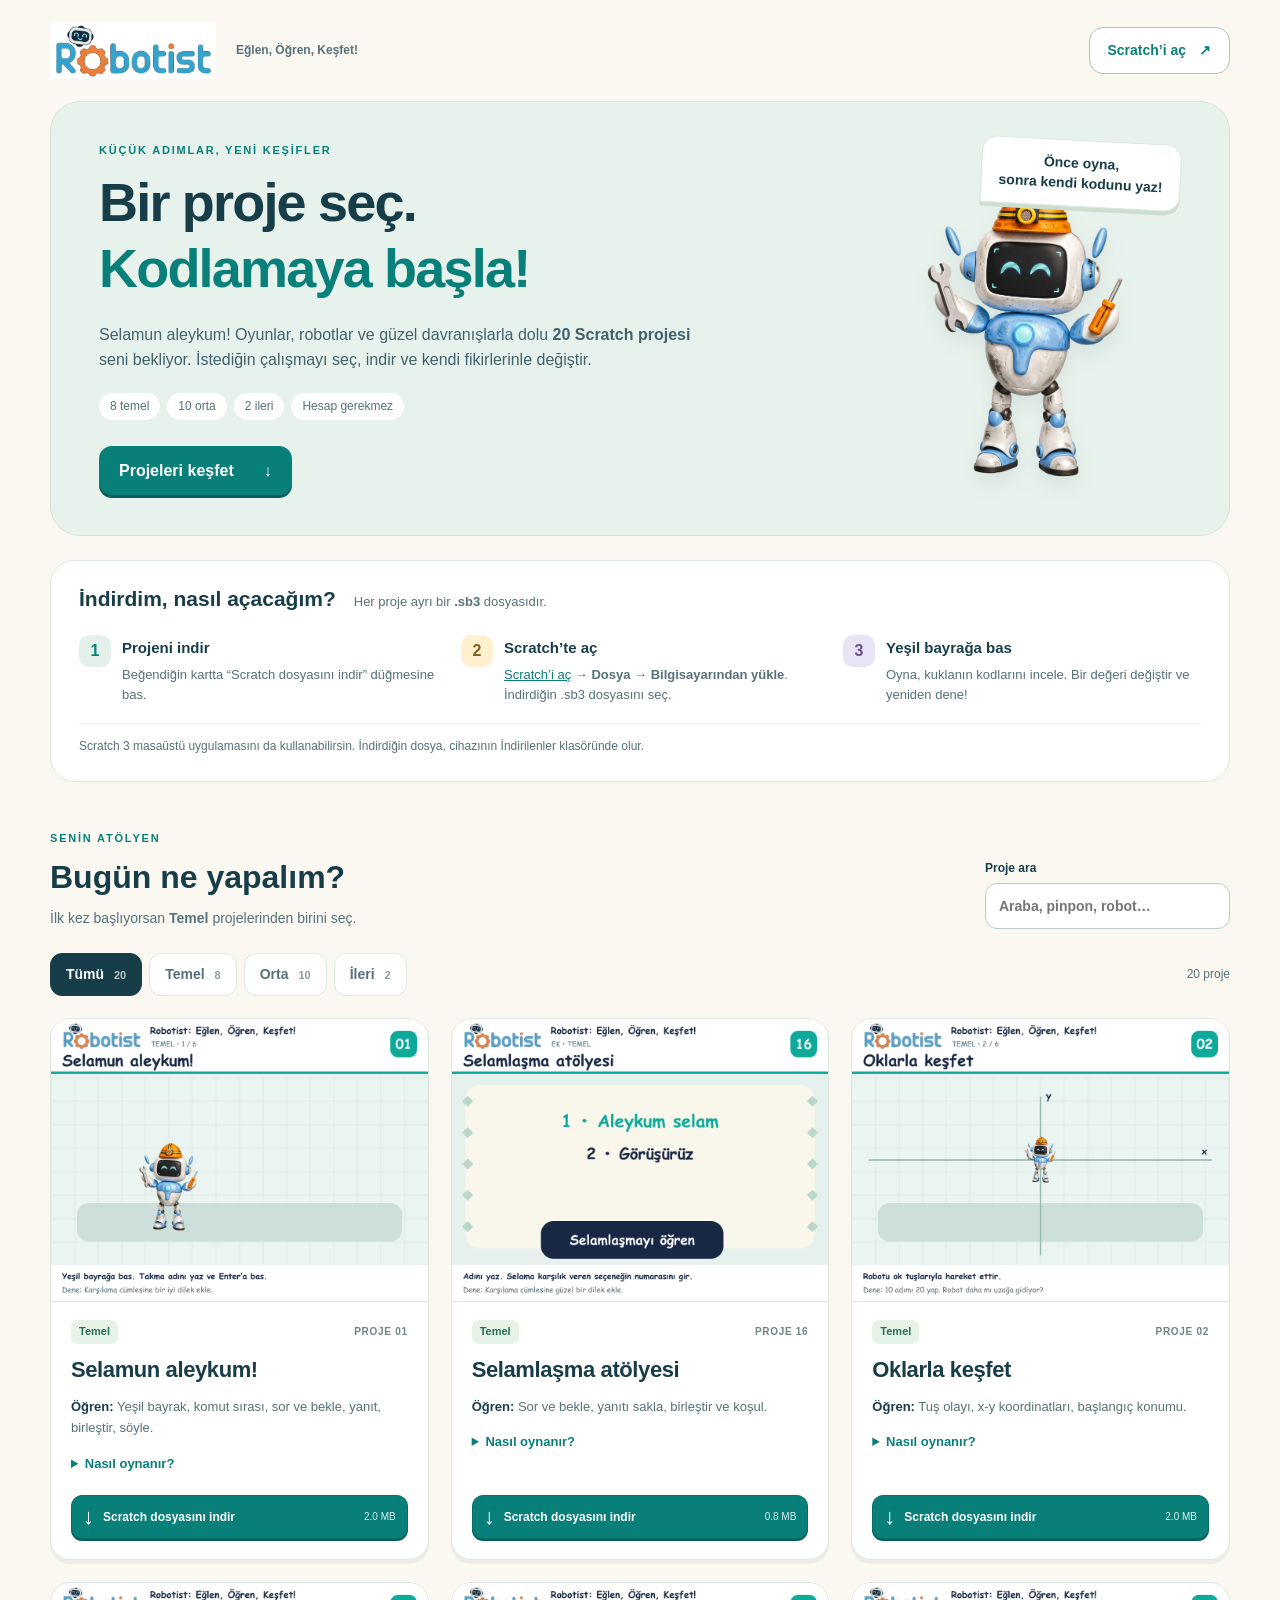
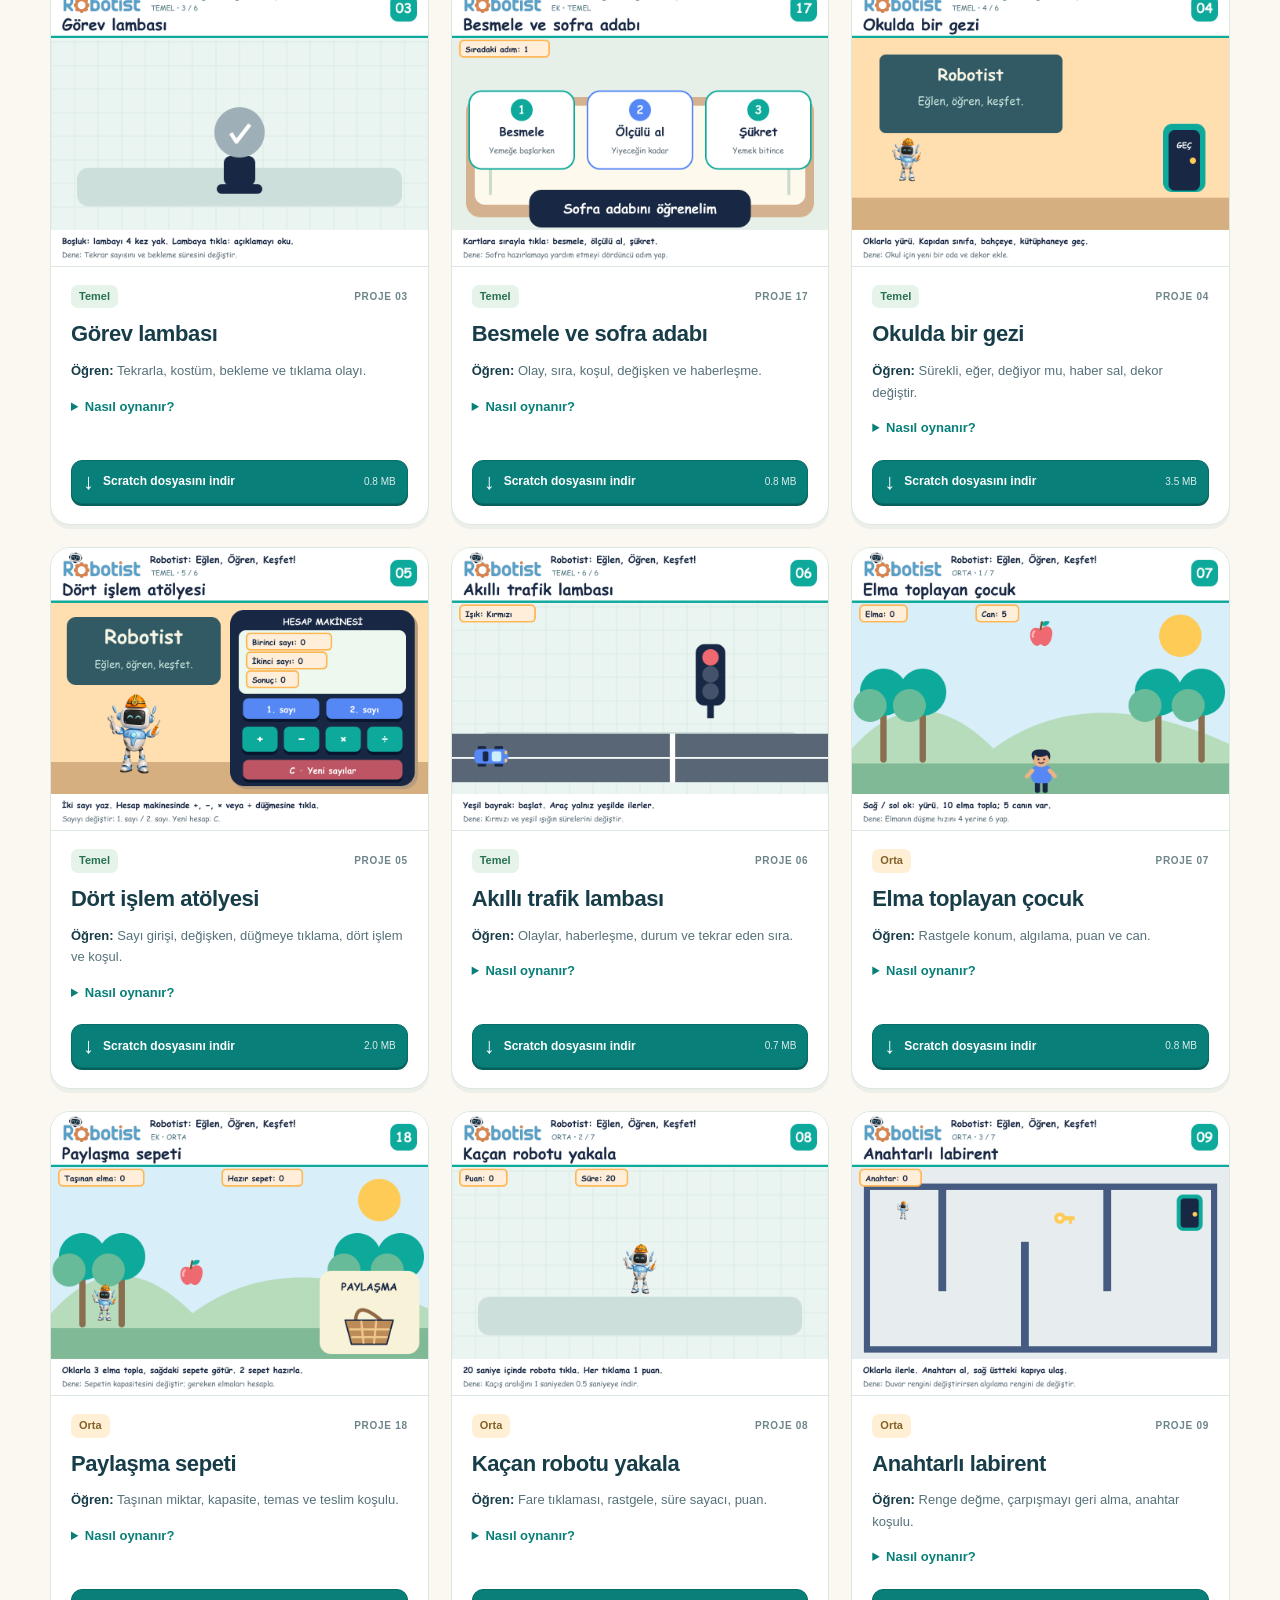
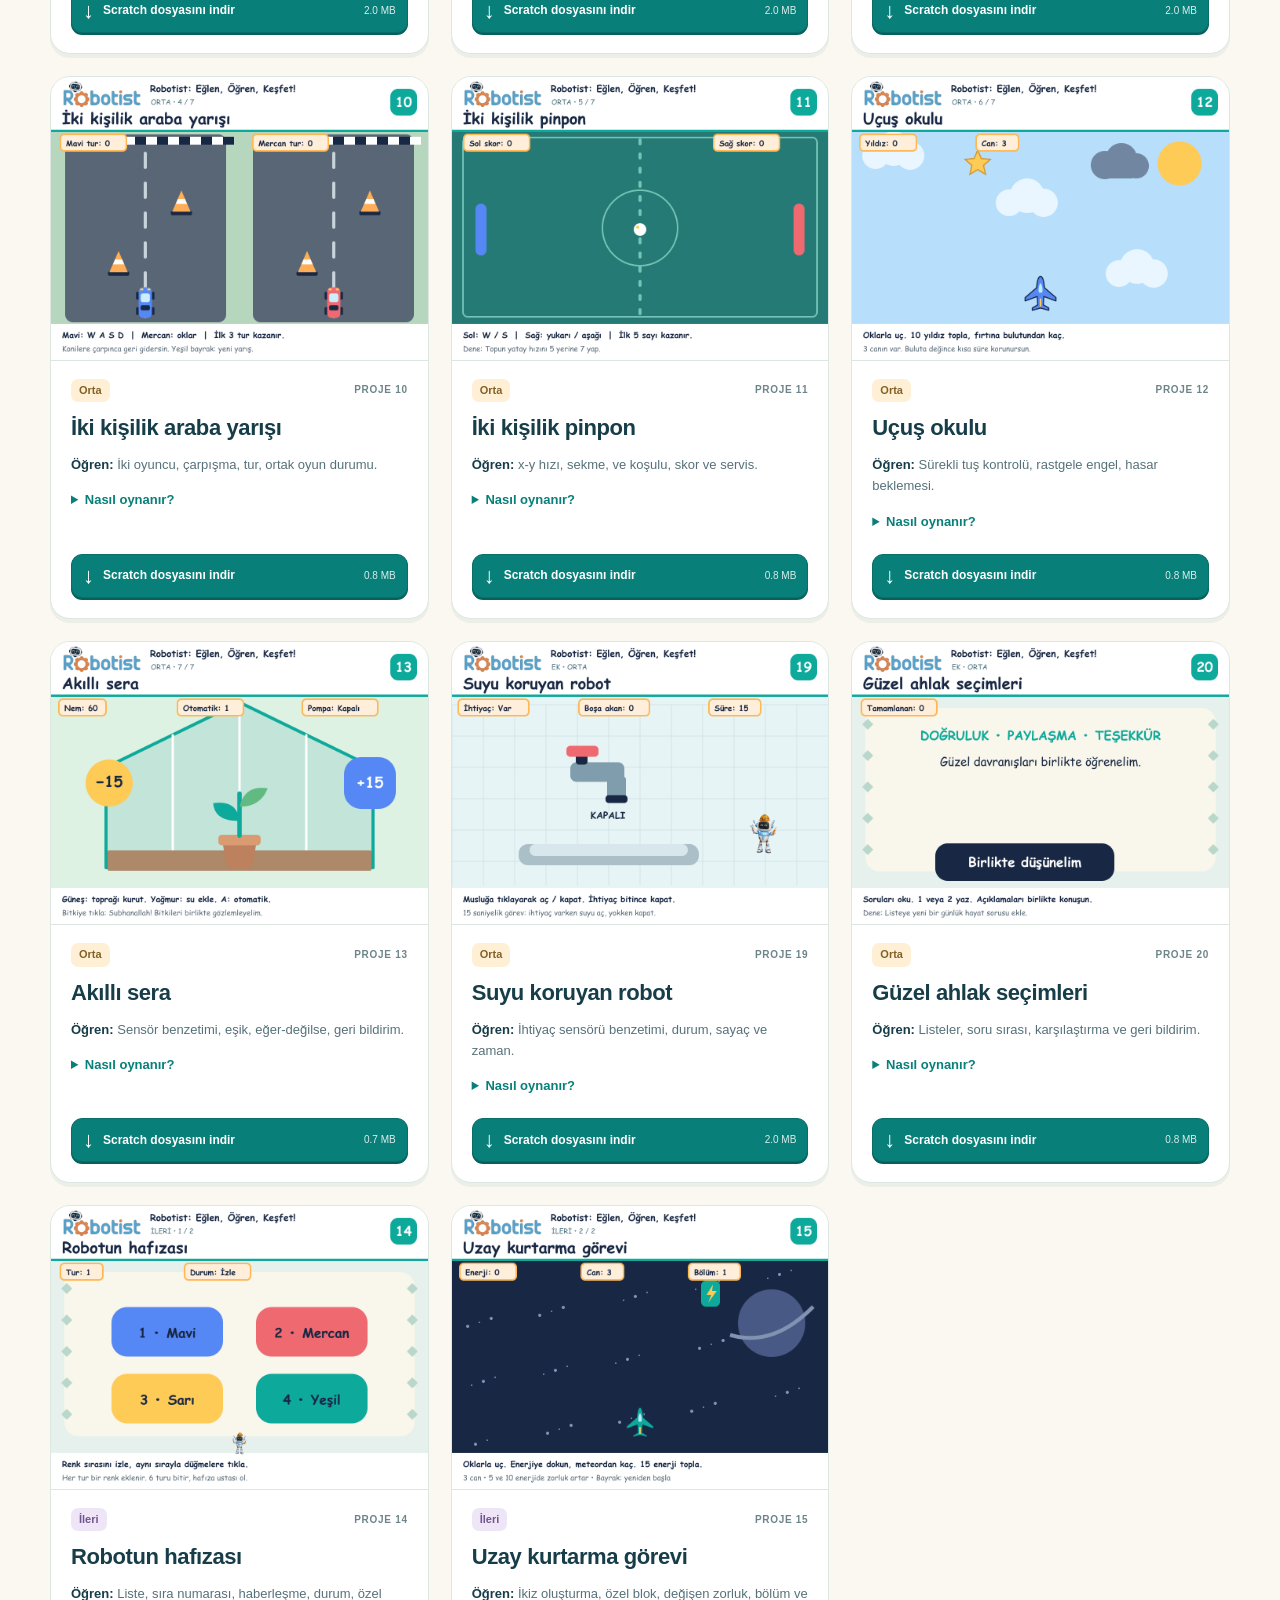
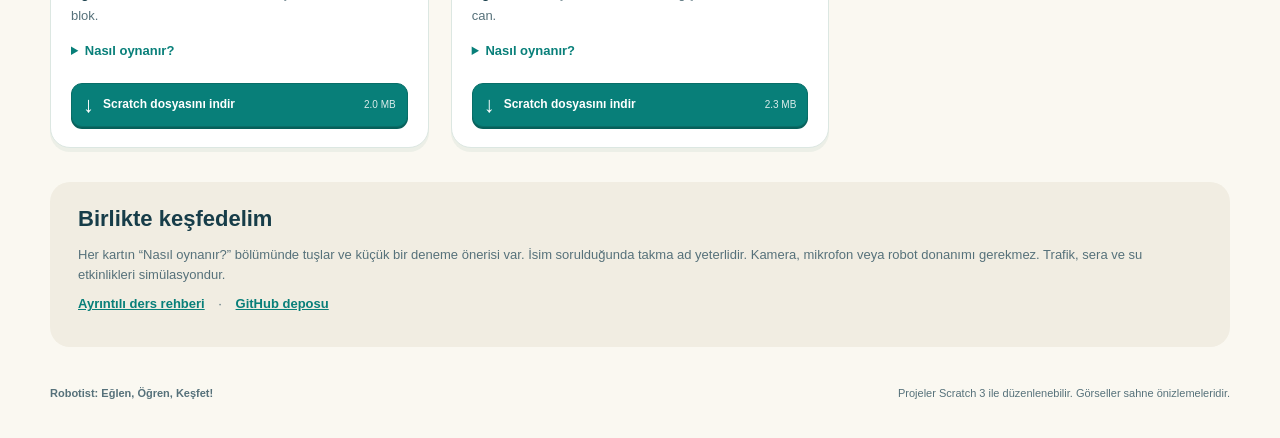
==== index.html @ 53594f2c "Gorselli katalog ve proje bazinda Scratch indirme sayfasi" ====
<!doctype html>
<html lang="tr"><head><meta charset="utf-8"><meta name="viewport" content="width=device-width,initial-scale=1">
<title>Robotist | 20 Scratch projesi</title><meta name="description" content="20 görselli Scratch projesinden istediğini seç, tek tek indir ve Scratch'te aç. Çocuklar için temel, orta ve ileri düzey kodlama etkinlikleri.">
<link rel="icon" href="marka/robotist_logo.png"><link rel="stylesheet" href="katalog.css"><script src="katalog.js" defer></script></head>
<body><a class="skip" href="#projeler">Projelere geç</a>
<header class="site-header"><a class="brand" href="./" aria-label="Robotist ana sayfa"><img src="marka/robotist_logo.png" width="180" height="62" alt="Robotist"><span>Eğlen, Öğren, Keşfet!</span></a><a class="scratch-link" href="https://scratch.mit.edu/projects/editor/" target="_blank" rel="noopener">Scratch’i aç <span aria-hidden="true">↗</span></a></header>
<main><section class="hero"><div><p class="eyebrow">KÜÇÜK ADIMLAR, YENİ KEŞİFLER</p><h1>Bir proje seç.<br><span>Kodlamaya başla!</span></h1><p>Selamun aleykum! Oyunlar, robotlar ve güzel davranışlarla dolu <strong>20 Scratch projesi</strong> seni bekliyor. İstediğin çalışmayı seç, indir ve kendi fikirlerinle değiştir.</p><div class="pills"><span>8 temel</span><span>10 orta</span><span>2 ileri</span><span>Hesap gerekmez</span></div><a class="primary" href="#projeler">Projeleri keşfet <span aria-hidden="true">↓</span></a></div><div class="hero-art"><img src="marka/robotist_maskot.png" alt="Kodlama arkadaşın Robotist" width="210" height="300" fetchpriority="high"><span class="speech">Önce oyna,<br>sonra kendi kodunu yaz!</span></div></section>
<section class="how" aria-labelledby="how-title"><div class="how-head"><h2 id="how-title">İndirdim, nasıl açacağım?</h2><p>Her proje ayrı bir <strong>.sb3</strong> dosyasıdır.</p></div><ol><li><span class="step">1</span><div><strong>Projeni indir</strong><p>Beğendiğin kartta “Scratch dosyasını indir” düğmesine bas.</p></div></li><li><span class="step">2</span><div><strong>Scratch’te aç</strong><p><a href="https://scratch.mit.edu/projects/editor/" target="_blank" rel="noopener">Scratch’i aç</a> → <b>Dosya → Bilgisayarından yükle</b>. İndirdiğin .sb3 dosyasını seç.</p></div></li><li><span class="step">3</span><div><strong>Yeşil bayrağa bas</strong><p>Oyna, kuklanın kodlarını incele. Bir değeri değiştir ve yeniden dene!</p></div></li></ol><p class="how-note">Scratch 3 masaüstü uygulamasını da kullanabilirsin. İndirdiğin dosya, cihazının İndirilenler klasöründe olur.</p></section>
<section id="projeler" class="catalogue" aria-labelledby="projects-title"><div class="section-heading"><div><p class="eyebrow">SENİN ATÖLYEN</p><h2 id="projects-title">Bugün ne yapalım?</h2><p>İlk kez başlıyorsan <strong>Temel</strong> projelerinden birini seç.</p></div><label class="search">Proje ara<input id="search" type="search" placeholder="Araba, pinpon, robot…" autocomplete="off"></label></div><div class="toolbar"><div class="filters" role="group" aria-label="Seviye seç"><button class="active" data-filter="all" aria-pressed="true">Tümü <span>20</span></button><button data-filter="temel" aria-pressed="false">Temel <span>8</span></button><button data-filter="orta" aria-pressed="false">Orta <span>10</span></button><button data-filter="ileri" aria-pressed="false">İleri <span>2</span></button></div><span id="result-count" role="status" aria-live="polite">20 proje</span></div>
<div class="grid"><article class="project" data-level="temel" data-search="Selamun aleykum! Yeşil bayrak, komut sırası, sor ve bekle, yanıt, birleştir, söyle. 1">
 <a class="preview" href="01_Selamun_Aleykum.sb3" download aria-label="Selamun aleykum! Scratch dosyasını indir"><img src="onizleme/01_Selamun_Aleykum.png" alt="Selamun aleykum! projesinin sahne önizlemesi" width="960" height="720" loading="lazy" decoding="async"></a>
 <div class="card-body"><div class="card-meta"><span class="level temel">Temel</span><span>PROJE 01</span></div>
 <h3>Selamun aleykum!</h3><p class="concept"><strong>Öğren:</strong> Yeşil bayrak, komut sırası, sor ve bekle, yanıt, birleştir, söyle.</p>
 <details><summary>Nasıl oynanır?</summary><p>Yeşil bayrağa bas. Takma adını yaz ve Enter’a bas.</p><p class="try">Dene: Karşılama cümlesine bir iyi dilek ekle.</p></details>
 <a class="download" href="01_Selamun_Aleykum.sb3" download><span aria-hidden="true">↓</span> Scratch dosyasını indir <small>2.0 MB</small></a>
 </div></article>
<article class="project" data-level="temel" data-search="Selamlaşma atölyesi Sor ve bekle, yanıtı sakla, birleştir ve koşul. 16">
 <a class="preview" href="16_Selamlasma_Atolyesi.sb3" download aria-label="Selamlaşma atölyesi Scratch dosyasını indir"><img src="onizleme/16_Selamlasma_Atolyesi.png" alt="Selamlaşma atölyesi projesinin sahne önizlemesi" width="960" height="720" loading="lazy" decoding="async"></a>
 <div class="card-body"><div class="card-meta"><span class="level temel">Temel</span><span>PROJE 16</span></div>
 <h3>Selamlaşma atölyesi</h3><p class="concept"><strong>Öğren:</strong> Sor ve bekle, yanıtı sakla, birleştir ve koşul.</p>
 <details><summary>Nasıl oynanır?</summary><p>Adını yaz. Selama karşılık veren seçeneğin numarasını gir.</p><p class="try">Dene: Karşılama cümlesine güzel bir dilek ekle.</p></details>
 <a class="download" href="16_Selamlasma_Atolyesi.sb3" download><span aria-hidden="true">↓</span> Scratch dosyasını indir <small>0.8 MB</small></a>
 </div></article>
<article class="project" data-level="temel" data-search="Oklarla keşfet Tuş olayı, x-y koordinatları, başlangıç konumu. 2">
 <a class="preview" href="02_Oklarla_Kesfet.sb3" download aria-label="Oklarla keşfet Scratch dosyasını indir"><img src="onizleme/02_Oklarla_Kesfet.png" alt="Oklarla keşfet projesinin sahne önizlemesi" width="960" height="720" loading="lazy" decoding="async"></a>
 <div class="card-body"><div class="card-meta"><span class="level temel">Temel</span><span>PROJE 02</span></div>
 <h3>Oklarla keşfet</h3><p class="concept"><strong>Öğren:</strong> Tuş olayı, x-y koordinatları, başlangıç konumu.</p>
 <details><summary>Nasıl oynanır?</summary><p>Robotu ok tuşlarıyla hareket ettir.</p><p class="try">Dene: 10 adımı 20 yap. Robot daha mı uzağa gidiyor?</p></details>
 <a class="download" href="02_Oklarla_Kesfet.sb3" download><span aria-hidden="true">↓</span> Scratch dosyasını indir <small>2.0 MB</small></a>
 </div></article>
<article class="project" data-level="temel" data-search="Görev lambası Tekrarla, kostüm, bekleme ve tıklama olayı. 3">
 <a class="preview" href="03_Gorev_Lambasi.sb3" download aria-label="Görev lambası Scratch dosyasını indir"><img src="onizleme/03_Gorev_Lambasi.png" alt="Görev lambası projesinin sahne önizlemesi" width="960" height="720" loading="lazy" decoding="async"></a>
 <div class="card-body"><div class="card-meta"><span class="level temel">Temel</span><span>PROJE 03</span></div>
 <h3>Görev lambası</h3><p class="concept"><strong>Öğren:</strong> Tekrarla, kostüm, bekleme ve tıklama olayı.</p>
 <details><summary>Nasıl oynanır?</summary><p>Boşluk: lambayı 4 kez yak. Lambaya tıkla: açıklamayı oku.</p><p class="try">Dene: Tekrar sayısını ve bekleme süresini değiştir.</p></details>
 <a class="download" href="03_Gorev_Lambasi.sb3" download><span aria-hidden="true">↓</span> Scratch dosyasını indir <small>0.8 MB</small></a>
 </div></article>
<article class="project" data-level="temel" data-search="Besmele ve sofra adabı Olay, sıra, koşul, değişken ve haberleşme. 17">
 <a class="preview" href="17_Besmele_ve_Sofra_Adabi.sb3" download aria-label="Besmele ve sofra adabı Scratch dosyasını indir"><img src="onizleme/17_Besmele_ve_Sofra_Adabi.png" alt="Besmele ve sofra adabı projesinin sahne önizlemesi" width="960" height="720" loading="lazy" decoding="async"></a>
 <div class="card-body"><div class="card-meta"><span class="level temel">Temel</span><span>PROJE 17</span></div>
 <h3>Besmele ve sofra adabı</h3><p class="concept"><strong>Öğren:</strong> Olay, sıra, koşul, değişken ve haberleşme.</p>
 <details><summary>Nasıl oynanır?</summary><p>Kartlara sırayla tıkla: besmele, ölçülü al, şükret.</p><p class="try">Dene: Sofra hazırlamaya yardım etmeyi dördüncü adım yap.</p></details>
 <a class="download" href="17_Besmele_ve_Sofra_Adabi.sb3" download><span aria-hidden="true">↓</span> Scratch dosyasını indir <small>0.8 MB</small></a>
 </div></article>
<article class="project" data-level="temel" data-search="Okulda bir gezi Sürekli, eğer, değiyor mu, haber sal, dekor değiştir. 4">
 <a class="preview" href="04_Okulda_Bir_Gezi.sb3" download aria-label="Okulda bir gezi Scratch dosyasını indir"><img src="onizleme/04_Okulda_Bir_Gezi.png" alt="Okulda bir gezi projesinin sahne önizlemesi" width="960" height="720" loading="lazy" decoding="async"></a>
 <div class="card-body"><div class="card-meta"><span class="level temel">Temel</span><span>PROJE 04</span></div>
 <h3>Okulda bir gezi</h3><p class="concept"><strong>Öğren:</strong> Sürekli, eğer, değiyor mu, haber sal, dekor değiştir.</p>
 <details><summary>Nasıl oynanır?</summary><p>Oklarla yürü. Kapıdan sınıfa, bahçeye, kütüphaneye geç.</p><p class="try">Dene: Okul için yeni bir oda ve dekor ekle.</p></details>
 <a class="download" href="04_Okulda_Bir_Gezi.sb3" download><span aria-hidden="true">↓</span> Scratch dosyasını indir <small>3.5 MB</small></a>
 </div></article>
<article class="project" data-level="temel" data-search="Dört işlem atölyesi Sayı girişi, değişken, düğmeye tıklama, dört işlem ve koşul. 5">
 <a class="preview" href="05_Dort_Islem_Atolyesi.sb3" download aria-label="Dört işlem atölyesi Scratch dosyasını indir"><img src="onizleme/05_Dort_Islem_Atolyesi.png" alt="Dört işlem atölyesi projesinin sahne önizlemesi" width="960" height="720" loading="lazy" decoding="async"></a>
 <div class="card-body"><div class="card-meta"><span class="level temel">Temel</span><span>PROJE 05</span></div>
 <h3>Dört işlem atölyesi</h3><p class="concept"><strong>Öğren:</strong> Sayı girişi, değişken, düğmeye tıklama, dört işlem ve koşul.</p>
 <details><summary>Nasıl oynanır?</summary><p>İki sayı yaz. Hesap makinesinde +, −, × veya ÷ düğmesine tıkla.</p><p class="try">Sayıyı değiştir: 1. sayı / 2. sayı. Yeni hesap: C.</p></details>
 <a class="download" href="05_Dort_Islem_Atolyesi.sb3" download><span aria-hidden="true">↓</span> Scratch dosyasını indir <small>2.0 MB</small></a>
 </div></article>
<article class="project" data-level="temel" data-search="Akıllı trafik lambası Olaylar, haberleşme, durum ve tekrar eden sıra. 6">
 <a class="preview" href="06_Akilli_Trafik_Lambasi.sb3" download aria-label="Akıllı trafik lambası Scratch dosyasını indir"><img src="onizleme/06_Akilli_Trafik_Lambasi.png" alt="Akıllı trafik lambası projesinin sahne önizlemesi" width="960" height="720" loading="lazy" decoding="async"></a>
 <div class="card-body"><div class="card-meta"><span class="level temel">Temel</span><span>PROJE 06</span></div>
 <h3>Akıllı trafik lambası</h3><p class="concept"><strong>Öğren:</strong> Olaylar, haberleşme, durum ve tekrar eden sıra.</p>
 <details><summary>Nasıl oynanır?</summary><p>Yeşil bayrak: başlat. Araç yalnız yeşilde ilerler.</p><p class="try">Dene: Kırmızı ve yeşil ışığın sürelerini değiştir.</p></details>
 <a class="download" href="06_Akilli_Trafik_Lambasi.sb3" download><span aria-hidden="true">↓</span> Scratch dosyasını indir <small>0.7 MB</small></a>
 </div></article>
<article class="project" data-level="orta" data-search="Elma toplayan çocuk Rastgele konum, algılama, puan ve can. 7">
 <a class="preview" href="07_Elma_Toplayan_Cocuk.sb3" download aria-label="Elma toplayan çocuk Scratch dosyasını indir"><img src="onizleme/07_Elma_Toplayan_Cocuk.png" alt="Elma toplayan çocuk projesinin sahne önizlemesi" width="960" height="720" loading="lazy" decoding="async"></a>
 <div class="card-body"><div class="card-meta"><span class="level orta">Orta</span><span>PROJE 07</span></div>
 <h3>Elma toplayan çocuk</h3><p class="concept"><strong>Öğren:</strong> Rastgele konum, algılama, puan ve can.</p>
 <details><summary>Nasıl oynanır?</summary><p>Sağ / sol ok: yürü. 10 elma topla; 5 canın var.</p><p class="try">Dene: Elmanın düşme hızını 4 yerine 6 yap.</p></details>
 <a class="download" href="07_Elma_Toplayan_Cocuk.sb3" download><span aria-hidden="true">↓</span> Scratch dosyasını indir <small>0.8 MB</small></a>
 </div></article>
<article class="project" data-level="orta" data-search="Paylaşma sepeti Taşınan miktar, kapasite, temas ve teslim koşulu. 18">
 <a class="preview" href="18_Paylasma_Sepeti.sb3" download aria-label="Paylaşma sepeti Scratch dosyasını indir"><img src="onizleme/18_Paylasma_Sepeti.png" alt="Paylaşma sepeti projesinin sahne önizlemesi" width="960" height="720" loading="lazy" decoding="async"></a>
 <div class="card-body"><div class="card-meta"><span class="level orta">Orta</span><span>PROJE 18</span></div>
 <h3>Paylaşma sepeti</h3><p class="concept"><strong>Öğren:</strong> Taşınan miktar, kapasite, temas ve teslim koşulu.</p>
 <details><summary>Nasıl oynanır?</summary><p>Oklarla 3 elma topla, sağdaki sepete götür. 2 sepet hazırla.</p><p class="try">Dene: Sepetin kapasitesini değiştir; gereken elmaları hesapla.</p></details>
 <a class="download" href="18_Paylasma_Sepeti.sb3" download><span aria-hidden="true">↓</span> Scratch dosyasını indir <small>2.0 MB</small></a>
 </div></article>
<article class="project" data-level="orta" data-search="Kaçan robotu yakala Fare tıklaması, rastgele, süre sayacı, puan. 8">
 <a class="preview" href="08_Kacan_Robotu_Yakala.sb3" download aria-label="Kaçan robotu yakala Scratch dosyasını indir"><img src="onizleme/08_Kacan_Robotu_Yakala.png" alt="Kaçan robotu yakala projesinin sahne önizlemesi" width="960" height="720" loading="lazy" decoding="async"></a>
 <div class="card-body"><div class="card-meta"><span class="level orta">Orta</span><span>PROJE 08</span></div>
 <h3>Kaçan robotu yakala</h3><p class="concept"><strong>Öğren:</strong> Fare tıklaması, rastgele, süre sayacı, puan.</p>
 <details><summary>Nasıl oynanır?</summary><p>20 saniye içinde robota tıkla. Her tıklama 1 puan.</p><p class="try">Dene: Kaçış aralığını 1 saniyeden 0.5 saniyeye indir.</p></details>
 <a class="download" href="08_Kacan_Robotu_Yakala.sb3" download><span aria-hidden="true">↓</span> Scratch dosyasını indir <small>2.0 MB</small></a>
 </div></article>
<article class="project" data-level="orta" data-search="Anahtarlı labirent Renge değme, çarpışmayı geri alma, anahtar koşulu. 9">
 <a class="preview" href="09_Anahtarli_Labirent.sb3" download aria-label="Anahtarlı labirent Scratch dosyasını indir"><img src="onizleme/09_Anahtarli_Labirent.png" alt="Anahtarlı labirent projesinin sahne önizlemesi" width="960" height="720" loading="lazy" decoding="async"></a>
 <div class="card-body"><div class="card-meta"><span class="level orta">Orta</span><span>PROJE 09</span></div>
 <h3>Anahtarlı labirent</h3><p class="concept"><strong>Öğren:</strong> Renge değme, çarpışmayı geri alma, anahtar koşulu.</p>
 <details><summary>Nasıl oynanır?</summary><p>Oklarla ilerle. Anahtarı al, sağ üstteki kapıya ulaş.</p><p class="try">Dene: Duvar rengini değiştirirsen algılama rengini de değiştir.</p></details>
 <a class="download" href="09_Anahtarli_Labirent.sb3" download><span aria-hidden="true">↓</span> Scratch dosyasını indir <small>2.0 MB</small></a>
 </div></article>
<article class="project" data-level="orta" data-search="İki kişilik araba yarışı İki oyuncu, çarpışma, tur, ortak oyun durumu. 10">
 <a class="preview" href="10_Iki_Kisilik_Araba_Yarisi.sb3" download aria-label="İki kişilik araba yarışı Scratch dosyasını indir"><img src="onizleme/10_Iki_Kisilik_Araba_Yarisi.png" alt="İki kişilik araba yarışı projesinin sahne önizlemesi" width="960" height="720" loading="lazy" decoding="async"></a>
 <div class="card-body"><div class="card-meta"><span class="level orta">Orta</span><span>PROJE 10</span></div>
 <h3>İki kişilik araba yarışı</h3><p class="concept"><strong>Öğren:</strong> İki oyuncu, çarpışma, tur, ortak oyun durumu.</p>
 <details><summary>Nasıl oynanır?</summary><p>Mavi: W A S D  |  Mercan: oklar  |  İlk 3 tur kazanır.</p><p class="try">Konilere çarpınca geri gidersin. Yeşil bayrak: yeni yarış.</p></details>
 <a class="download" href="10_Iki_Kisilik_Araba_Yarisi.sb3" download><span aria-hidden="true">↓</span> Scratch dosyasını indir <small>0.8 MB</small></a>
 </div></article>
<article class="project" data-level="orta" data-search="İki kişilik pinpon x-y hızı, sekme, ve koşulu, skor ve servis. 11">
 <a class="preview" href="11_Iki_Kisilik_Pinpon.sb3" download aria-label="İki kişilik pinpon Scratch dosyasını indir"><img src="onizleme/11_Iki_Kisilik_Pinpon.png" alt="İki kişilik pinpon projesinin sahne önizlemesi" width="960" height="720" loading="lazy" decoding="async"></a>
 <div class="card-body"><div class="card-meta"><span class="level orta">Orta</span><span>PROJE 11</span></div>
 <h3>İki kişilik pinpon</h3><p class="concept"><strong>Öğren:</strong> x-y hızı, sekme, ve koşulu, skor ve servis.</p>
 <details><summary>Nasıl oynanır?</summary><p>Sol: W / S  |  Sağ: yukarı / aşağı  |  İlk 5 sayı kazanır.</p><p class="try">Dene: Topun yatay hızını 5 yerine 7 yap.</p></details>
 <a class="download" href="11_Iki_Kisilik_Pinpon.sb3" download><span aria-hidden="true">↓</span> Scratch dosyasını indir <small>0.8 MB</small></a>
 </div></article>
<article class="project" data-level="orta" data-search="Uçuş okulu Sürekli tuş kontrolü, rastgele engel, hasar beklemesi. 12">
 <a class="preview" href="12_Ucus_Okulu.sb3" download aria-label="Uçuş okulu Scratch dosyasını indir"><img src="onizleme/12_Ucus_Okulu.png" alt="Uçuş okulu projesinin sahne önizlemesi" width="960" height="720" loading="lazy" decoding="async"></a>
 <div class="card-body"><div class="card-meta"><span class="level orta">Orta</span><span>PROJE 12</span></div>
 <h3>Uçuş okulu</h3><p class="concept"><strong>Öğren:</strong> Sürekli tuş kontrolü, rastgele engel, hasar beklemesi.</p>
 <details><summary>Nasıl oynanır?</summary><p>Oklarla uç. 10 yıldız topla, fırtına bulutundan kaç.</p><p class="try">3 canın var. Buluta değince kısa süre korunursun.</p></details>
 <a class="download" href="12_Ucus_Okulu.sb3" download><span aria-hidden="true">↓</span> Scratch dosyasını indir <small>0.8 MB</small></a>
 </div></article>
<article class="project" data-level="orta" data-search="Akıllı sera Sensör benzetimi, eşik, eğer-değilse, geri bildirim. 13">
 <a class="preview" href="13_Akilli_Sera.sb3" download aria-label="Akıllı sera Scratch dosyasını indir"><img src="onizleme/13_Akilli_Sera.png" alt="Akıllı sera projesinin sahne önizlemesi" width="960" height="720" loading="lazy" decoding="async"></a>
 <div class="card-body"><div class="card-meta"><span class="level orta">Orta</span><span>PROJE 13</span></div>
 <h3>Akıllı sera</h3><p class="concept"><strong>Öğren:</strong> Sensör benzetimi, eşik, eğer-değilse, geri bildirim.</p>
 <details><summary>Nasıl oynanır?</summary><p>Güneş: toprağı kurut. Yağmur: su ekle. A: otomatik.</p><p class="try">Bitkiye tıkla: Subhanallah! Bitkileri birlikte gözlemleyelim.</p></details>
 <a class="download" href="13_Akilli_Sera.sb3" download><span aria-hidden="true">↓</span> Scratch dosyasını indir <small>0.7 MB</small></a>
 </div></article>
<article class="project" data-level="orta" data-search="Suyu koruyan robot İhtiyaç sensörü benzetimi, durum, sayaç ve zaman. 19">
 <a class="preview" href="19_Suyu_Koruyan_Robot.sb3" download aria-label="Suyu koruyan robot Scratch dosyasını indir"><img src="onizleme/19_Suyu_Koruyan_Robot.png" alt="Suyu koruyan robot projesinin sahne önizlemesi" width="960" height="720" loading="lazy" decoding="async"></a>
 <div class="card-body"><div class="card-meta"><span class="level orta">Orta</span><span>PROJE 19</span></div>
 <h3>Suyu koruyan robot</h3><p class="concept"><strong>Öğren:</strong> İhtiyaç sensörü benzetimi, durum, sayaç ve zaman.</p>
 <details><summary>Nasıl oynanır?</summary><p>Musluğa tıklayarak aç / kapat. İhtiyaç bitince kapat.</p><p class="try">15 saniyelik görev: ihtiyaç varken suyu aç, yokken kapat.</p></details>
 <a class="download" href="19_Suyu_Koruyan_Robot.sb3" download><span aria-hidden="true">↓</span> Scratch dosyasını indir <small>2.0 MB</small></a>
 </div></article>
<article class="project" data-level="orta" data-search="Güzel ahlak seçimleri Listeler, soru sırası, karşılaştırma ve geri bildirim. 20">
 <a class="preview" href="20_Guzel_Ahlak_Secimleri.sb3" download aria-label="Güzel ahlak seçimleri Scratch dosyasını indir"><img src="onizleme/20_Guzel_Ahlak_Secimleri.png" alt="Güzel ahlak seçimleri projesinin sahne önizlemesi" width="960" height="720" loading="lazy" decoding="async"></a>
 <div class="card-body"><div class="card-meta"><span class="level orta">Orta</span><span>PROJE 20</span></div>
 <h3>Güzel ahlak seçimleri</h3><p class="concept"><strong>Öğren:</strong> Listeler, soru sırası, karşılaştırma ve geri bildirim.</p>
 <details><summary>Nasıl oynanır?</summary><p>Soruları oku. 1 veya 2 yaz. Açıklamaları birlikte konuşun.</p><p class="try">Dene: Listeye yeni bir günlük hayat sorusu ekle.</p></details>
 <a class="download" href="20_Guzel_Ahlak_Secimleri.sb3" download><span aria-hidden="true">↓</span> Scratch dosyasını indir <small>0.8 MB</small></a>
 </div></article>
<article class="project" data-level="ileri" data-search="Robotun hafızası Liste, sıra numarası, haberleşme, durum, özel blok. 14">
 <a class="preview" href="14_Robotun_Hafizasi.sb3" download aria-label="Robotun hafızası Scratch dosyasını indir"><img src="onizleme/14_Robotun_Hafizasi.png" alt="Robotun hafızası projesinin sahne önizlemesi" width="960" height="720" loading="lazy" decoding="async"></a>
 <div class="card-body"><div class="card-meta"><span class="level ileri">İleri</span><span>PROJE 14</span></div>
 <h3>Robotun hafızası</h3><p class="concept"><strong>Öğren:</strong> Liste, sıra numarası, haberleşme, durum, özel blok.</p>
 <details><summary>Nasıl oynanır?</summary><p>Renk sırasını izle, aynı sırayla düğmelere tıkla.</p><p class="try">Her tur bir renk eklenir. 6 turu bitir, hafıza ustası ol.</p></details>
 <a class="download" href="14_Robotun_Hafizasi.sb3" download><span aria-hidden="true">↓</span> Scratch dosyasını indir <small>2.0 MB</small></a>
 </div></article>
<article class="project" data-level="ileri" data-search="Uzay kurtarma görevi İkiz oluşturma, özel blok, değişen zorluk, bölüm ve can. 15">
 <a class="preview" href="15_Uzay_Kurtarma_Gorevi.sb3" download aria-label="Uzay kurtarma görevi Scratch dosyasını indir"><img src="onizleme/15_Uzay_Kurtarma_Gorevi.png" alt="Uzay kurtarma görevi projesinin sahne önizlemesi" width="960" height="720" loading="lazy" decoding="async"></a>
 <div class="card-body"><div class="card-meta"><span class="level ileri">İleri</span><span>PROJE 15</span></div>
 <h3>Uzay kurtarma görevi</h3><p class="concept"><strong>Öğren:</strong> İkiz oluşturma, özel blok, değişen zorluk, bölüm ve can.</p>
 <details><summary>Nasıl oynanır?</summary><p>Oklarla uç. Enerjiye dokun, meteordan kaç. 15 enerji topla.</p><p class="try">3 can • 5 ve 10 enerjide zorluk artar • Bayrak: yeniden başla</p></details>
 <a class="download" href="15_Uzay_Kurtarma_Gorevi.sb3" download><span aria-hidden="true">↓</span> Scratch dosyasını indir <small>2.3 MB</small></a>
 </div></article></div><div id="empty" class="empty" hidden>Bu aramada proje bulunamadı. <button id="clear-search">Tüm projeleri göster</button></div></section>
<aside class="teacher"><h2>Birlikte keşfedelim</h2><p>Her kartın “Nasıl oynanır?” bölümünde tuşlar ve küçük bir deneme önerisi var. İsim sorulduğunda takma ad yeterlidir. Kamera, mikrofon veya robot donanımı gerekmez. Trafik, sera ve su etkinlikleri simülasyondur.</p><p><a href="BASLA_BURADAN.html">Ayrıntılı ders rehberi</a> <span aria-hidden="true">·</span> <a href="https://github.com/sultanamed/robotist-20-scratch-projesi" target="_blank" rel="noopener">GitHub deposu</a></p></aside></main>
<footer><strong>Robotist: Eğlen, Öğren, Keşfet!</strong><span>Projeler Scratch 3 ile düzenlenebilir. Görseller sahne önizlemeleridir.</span></footer>
<div class="notice" id="download-notice" role="status" hidden>Dosyayı açmak için Scratch → Dosya → Bilgisayarından yükle.<button aria-label="Bildirimi kapat">×</button></div></body></html>
---- katalog.css ----
:root{color-scheme:light;--ink:#173d49;--teal:#087f79;--cream:#faf8f1;--muted:#56717a;--line:#dce7e2}*{box-sizing:border-box}html{scroll-behavior:smooth;scroll-padding-top:20px}body{margin:0;background:var(--cream);color:var(--ink);font:16px/1.6 "Trebuchet MS",Arial,sans-serif}a{color:var(--teal)}button,input{font:inherit}button,a,input,summary{-webkit-tap-highlight-color:transparent}a:focus-visible,button:focus-visible,input:focus-visible,summary:focus-visible{outline:3px solid #e89e38;outline-offset:4px}button{cursor:pointer}[hidden]{display:none!important}.skip{position:absolute;top:-100px;left:10px;background:white;padding:15px;z-index:100}.skip:focus{top:10px}.site-header,main,footer{width:min(1180px,calc(100% - 48px));margin:auto}.site-header{display:flex;align-items:center;justify-content:space-between;padding:22px 0}.brand{display:flex;align-items:center;gap:20px;text-decoration:none;color:var(--muted);font-size:12px;font-weight:bold}.brand img{width:166px;height:auto}.scratch-link{padding:11px 18px;border:1px solid #a7c6bc;border-radius:14px;background:#fff;text-decoration:none;font-size:14px;font-weight:bold}.scratch-link span{margin-left:9px}.hero{display:grid;grid-template-columns:1fr 310px;gap:20px;align-items:center;background:#e8f2ed;border:1px solid #d5e5da;border-radius:30px;padding:40px 48px;overflow:hidden}.eyebrow{font-size:11px;font-weight:800;letter-spacing:1.8px;color:var(--teal);margin:0 0 10px}h1,h2,h3{font-family:"Comic Sans MS","Chalkboard SE","Trebuchet MS",sans-serif;line-height:1.22}h1{font-size:clamp(34px,4.5vw,54px);letter-spacing:-1.8px;margin:0 0 20px}h1 span{color:var(--teal)}.hero p:not(.eyebrow){max-width:610px;font-size:16px;color:#42616a;margin:0 0 20px}.pills{display:flex;flex-wrap:wrap;gap:7px;margin-bottom:26px}.pills span{font-size:12px;border-radius:99px;background:#fff;padding:4px 11px;color:var(--muted)}.primary{display:inline-flex;gap:30px;align-items:center;background:var(--teal);color:#fff;border-radius:13px;padding:12px 20px;text-decoration:none;font-weight:700;box-shadow:0 3px 0 #075e5a}.hero-art{position:relative;text-align:center;padding-top:35px}.hero-art img{max-width:100%;height:300px;object-fit:contain;filter:drop-shadow(0 10px 9px #39534b18)}.speech{position:absolute;right:0;top:-8px;background:white;border:1px solid var(--line);border-radius:15px 15px 15px 2px;transform:rotate(3deg);padding:12px 17px;font:700 14px/1.45 "Comic Sans MS","Trebuchet MS",sans-serif;box-shadow:0 4px 0 #cdded1}.how{background:#fff;border:1px solid var(--line);border-radius:24px;margin-top:24px;padding:25px 28px}.how-head{display:flex;align-items:baseline;gap:18px;flex-wrap:wrap}.how h2{font-size:21px;margin:0}.how-head>p{margin:0;color:var(--muted);font-size:13px}.how ol{list-style:none;padding:0;margin:22px 0 12px;display:grid;grid-template-columns:repeat(3,1fr);gap:24px}.how li{display:flex;align-items:flex-start;gap:11px}.step{display:grid;place-items:center;flex-shrink:0;width:32px;height:32px;border-radius:10px;background:#e4f1eb;color:var(--teal);font-size:16px;font-weight:800}.how li:nth-child(2) .step{background:#fff0cf;color:#80601e}.how li:nth-child(3) .step{background:#e9e3f6;color:#695184}.how li strong{font-size:15px}.how li p{font-size:13px;line-height:1.55;margin:4px 0;color:var(--muted)}.how-note{font-size:12px;color:var(--muted);padding-top:13px;margin:14px 0 0;border-top:1px solid #edf1ed}.catalogue{margin:48px 0 34px}.section-heading{display:flex;align-items:end;justify-content:space-between;gap:25px;margin-bottom:24px}.section-heading h2{font-size:32px;margin:0 0 10px}.section-heading p:last-child{color:var(--muted);font-size:14px;margin:0}.search{font-size:12px;font-weight:700;display:grid;gap:5px;min-width:245px}.search input{width:100%;border:1px solid #b9cdc4;background:#fff;border-radius:12px;padding:11px 13px;color:var(--ink);font-size:14px}.toolbar{display:flex;justify-content:space-between;align-items:center;gap:15px;margin-bottom:22px}.filters{display:flex;gap:7px;flex-wrap:wrap}.filters button{border:1px solid var(--line);background:#fff;border-radius:12px;color:var(--muted);padding:9px 15px;font-size:14px;font-weight:bold}.filters button span{font-size:11px;opacity:.7;margin-left:6px}.filters button.active{background:var(--ink);border-color:var(--ink);color:white}#result-count{font-size:12px;color:var(--muted);white-space:nowrap}.grid{display:grid;grid-template-columns:repeat(3,minmax(0,1fr));gap:22px}.project{background:#fff;border:1px solid var(--line);border-radius:20px;overflow:hidden;display:flex;flex-direction:column;box-shadow:0 4px 0 #d6e2d866;transition:transform .18s,box-shadow .18s}.project:hover{transform:translateY(-3px);box-shadow:0 7px 0 #d6e2d880}.preview{display:block;background:#edf2eb;aspect-ratio:4/3;border-bottom:1px solid var(--line)}.preview img{display:block;width:100%;height:auto;aspect-ratio:4/3;object-fit:contain}.card-body{padding:18px 20px 20px;display:flex;flex:1;flex-direction:column}.card-meta{display:flex;justify-content:space-between;align-items:center;font-size:10px;letter-spacing:.7px;font-weight:bold;color:#6d858a}.level{border-radius:7px;padding:3px 8px;font-size:11px;letter-spacing:0}.level.temel{background:#e5f3e9;color:#2a7151}.level.orta{background:#fff0d5;color:#836027}.level.ileri{background:#eee6f6;color:#725493}.project h3{font-size:22px;margin:13px 0 12px;letter-spacing:-.4px}.concept{font-size:13px;color:var(--muted);line-height:1.65;margin:0 0 12px}.concept strong{color:var(--ink)}details{margin:0 0 18px;font-size:13px;color:var(--muted)}summary{cursor:pointer;font-weight:bold;color:var(--teal);padding:3px 0}details p{margin:10px 0}.try{background:#f4f8ef;border-radius:10px;padding:10px 12px}.download{display:flex;align-items:center;gap:9px;background:var(--teal);border:1px solid #096e68;border-radius:11px;color:white;text-decoration:none;padding:10px 11px;font-size:12px;font-weight:bold;margin-top:auto;box-shadow:0 2px 0 #07605b;min-height:44px}.download>span{font-size:22px;line-height:1}.download small{font-size:10px;font-weight:400;opacity:.85;margin-left:auto;white-space:nowrap}.download:hover,.primary:hover{background:#096d67}.empty{text-align:center;padding:50px;background:#fff;border:1px dashed var(--line);border-radius:20px}.empty button{display:block;margin:16px auto 0;border:0;background:var(--teal);color:white;padding:10px 20px;border-radius:10px}.teacher{padding:24px 28px;border-radius:20px;background:#f1ede2;margin-bottom:28px}.teacher h2{font-size:22px;margin:0 0 12px}.teacher p{font-size:13px;color:var(--muted);margin:8px 0}.teacher a{font-weight:bold}.teacher span{padding:0 10px}footer{padding:10px 0 35px;display:flex;justify-content:space-between;gap:15px;font-size:11px;color:var(--muted)}.notice{position:fixed;bottom:22px;left:50%;transform:translateX(-50%);z-index:10;background:var(--ink);color:white;padding:15px 50px 15px 19px;border-radius:14px;font-size:13px;box-shadow:0 4px 25px #173d4930;width:max-content;max-width:calc(100% - 30px)}.notice button{position:absolute;right:9px;top:7px;color:#fff;background:none;border:0;font-size:25px;padding:3px 8px}
@media(max-width:980px){.hero{grid-template-columns:1fr 220px;padding:32px}.hero-art img{height:260px;width:180px}.speech{font-size:12px}.grid{grid-template-columns:repeat(2,minmax(0,1fr))}.brand span{display:none}.how ol{gap:16px}.how{padding:22px}.how-head{gap:7px}}
@media(max-width:620px){.site-header,main,footer{width:calc(100% - 28px)}.site-header{padding:15px 0}.brand img{width:130px}.scratch-link{padding:8px 12px;font-size:12px}.hero{grid-template-columns:1fr;padding:25px;gap:12px;border-radius:22px}.hero-art{display:none}.hero p:not(.eyebrow){font-size:14px}h1{font-size:37px}.hero .eyebrow{font-size:9px}.pills{margin-bottom:20px}.how ol{grid-template-columns:1fr;gap:16px}.how-head h2{font-size:20px}.section-heading{display:block}.section-heading h2{font-size:29px}.search{margin-top:20px}.toolbar{gap:8px;align-items:start}.filters{gap:6px}.filters button{padding:8px 10px;font-size:12px}#result-count{padding-top:10px;font-size:10px}.grid{grid-template-columns:1fr;gap:19px}.catalogue{margin-top:34px}.download{font-size:14px;padding:12px}.card-body{padding:19px}.teacher{padding:21px}footer{flex-direction:column;gap:5px}.notice{bottom:10px}}
@media(prefers-reduced-motion:reduce){html{scroll-behavior:auto}.project{transition:none}.project:hover{transform:none}}
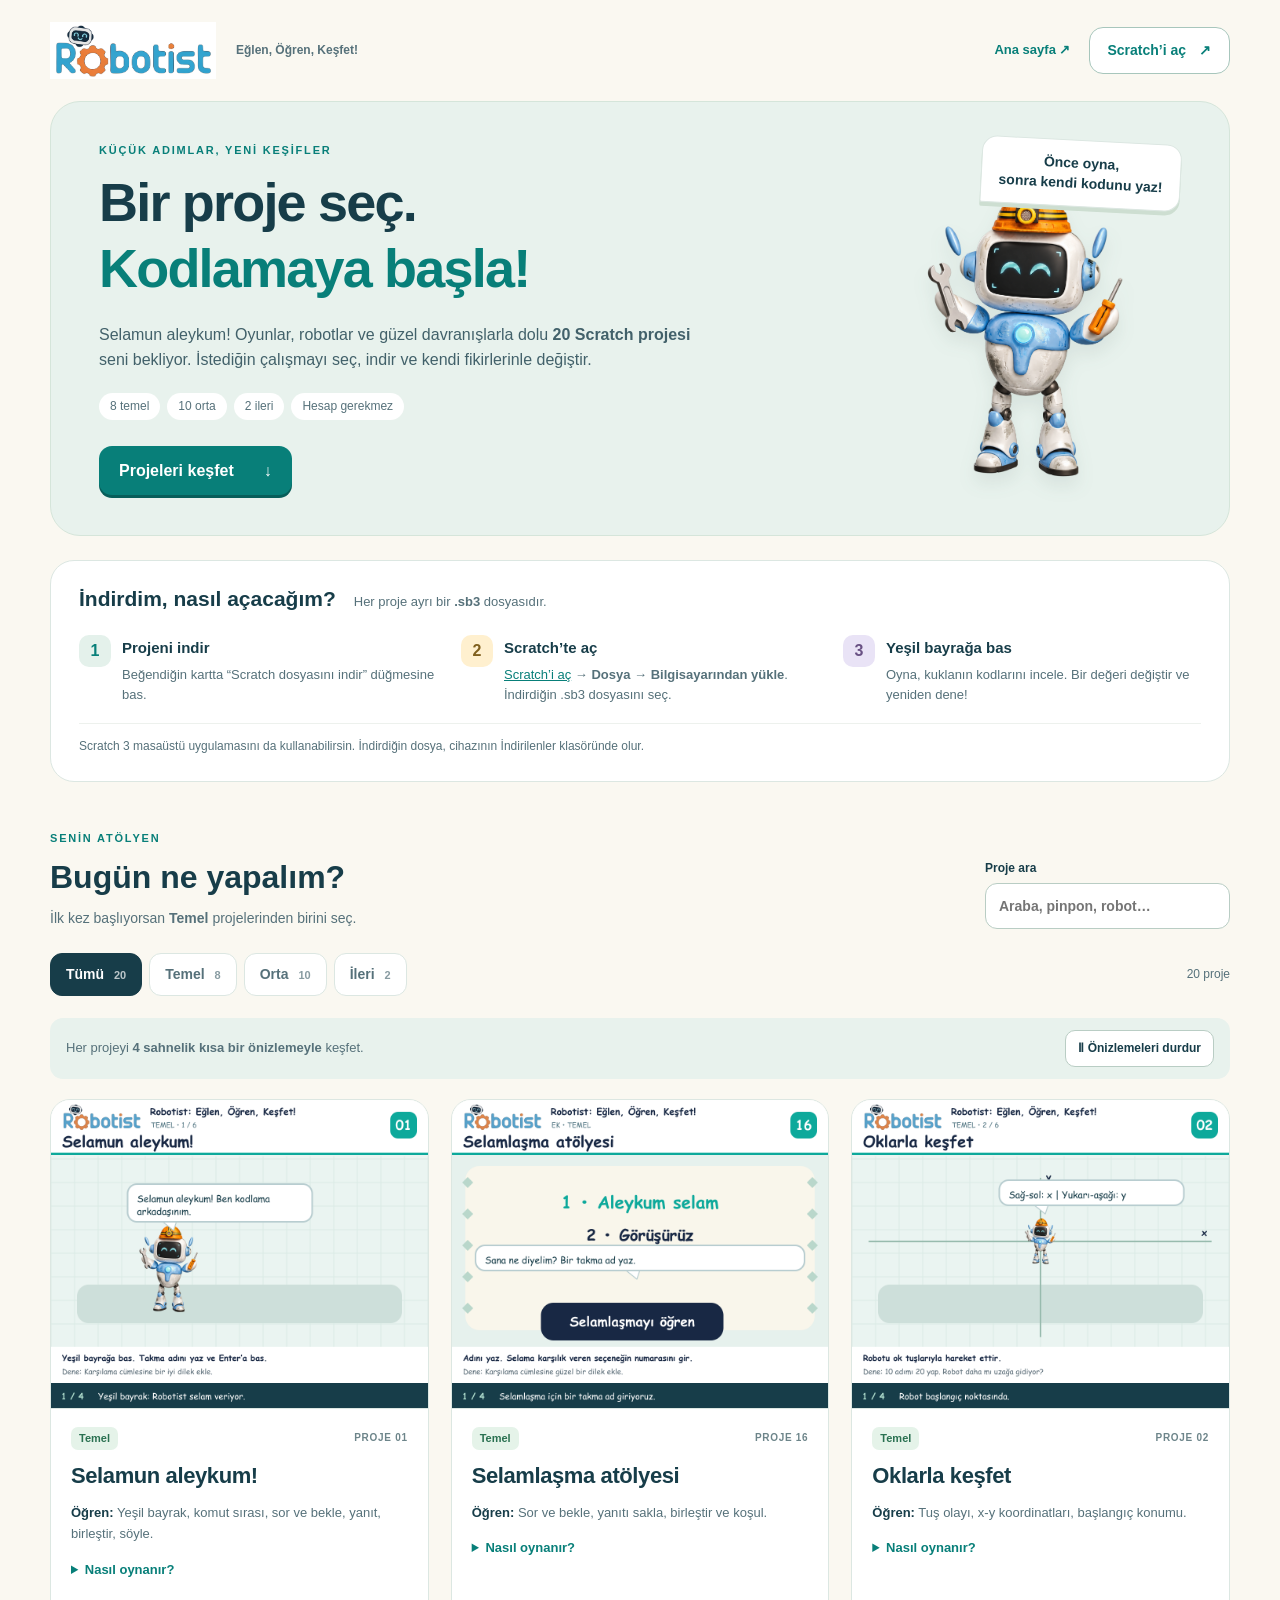
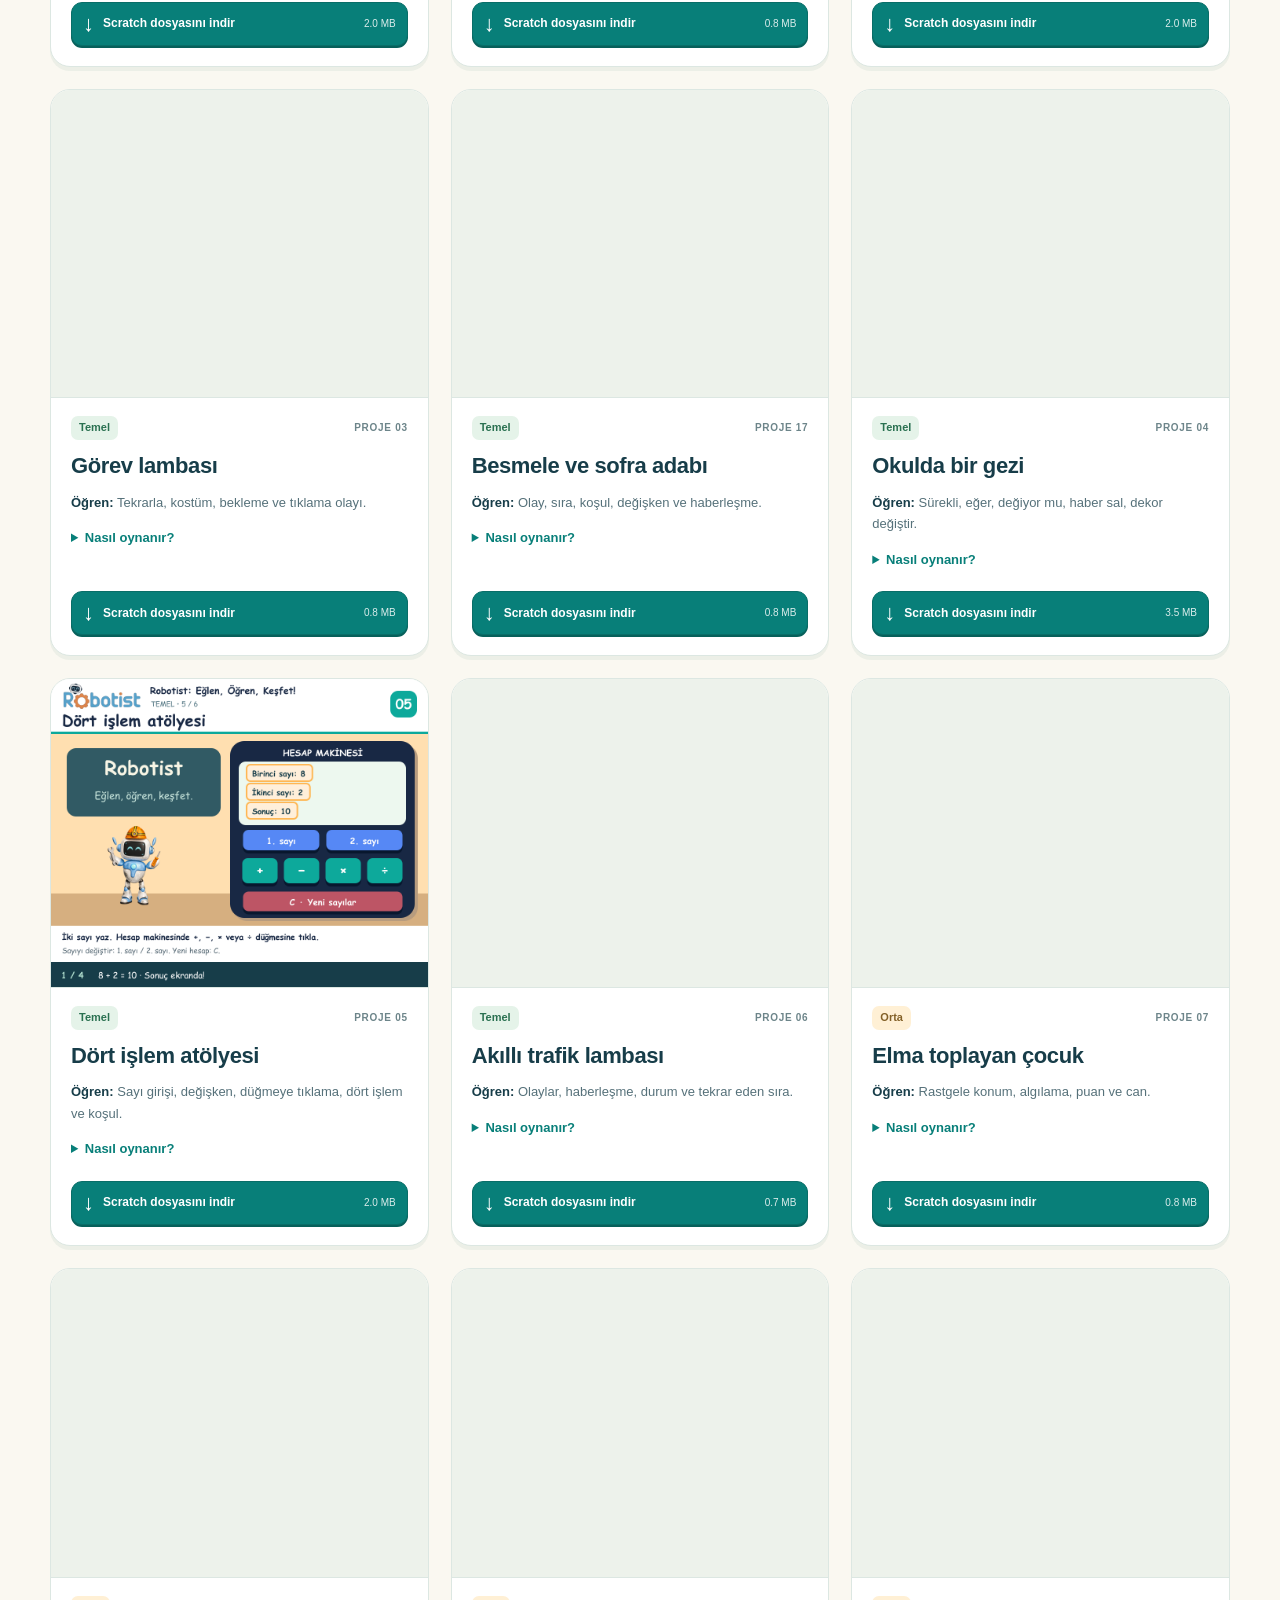
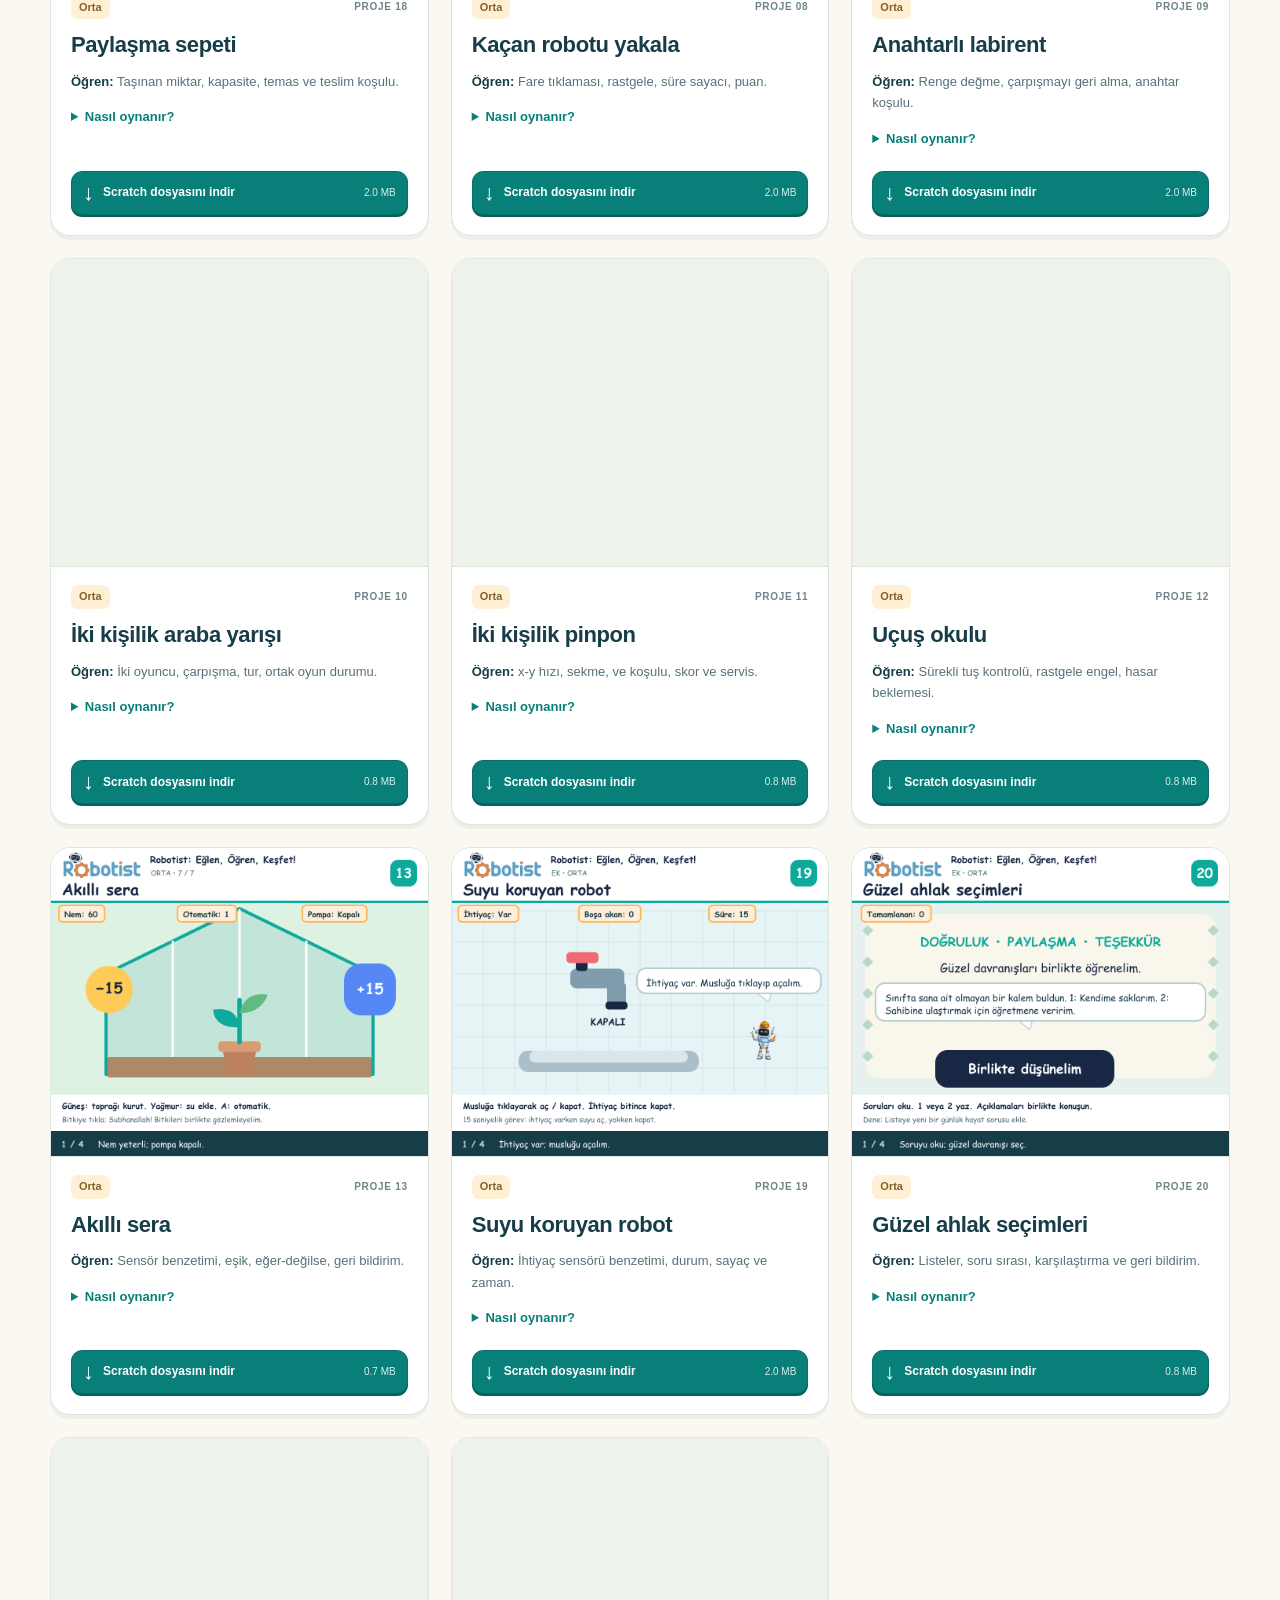
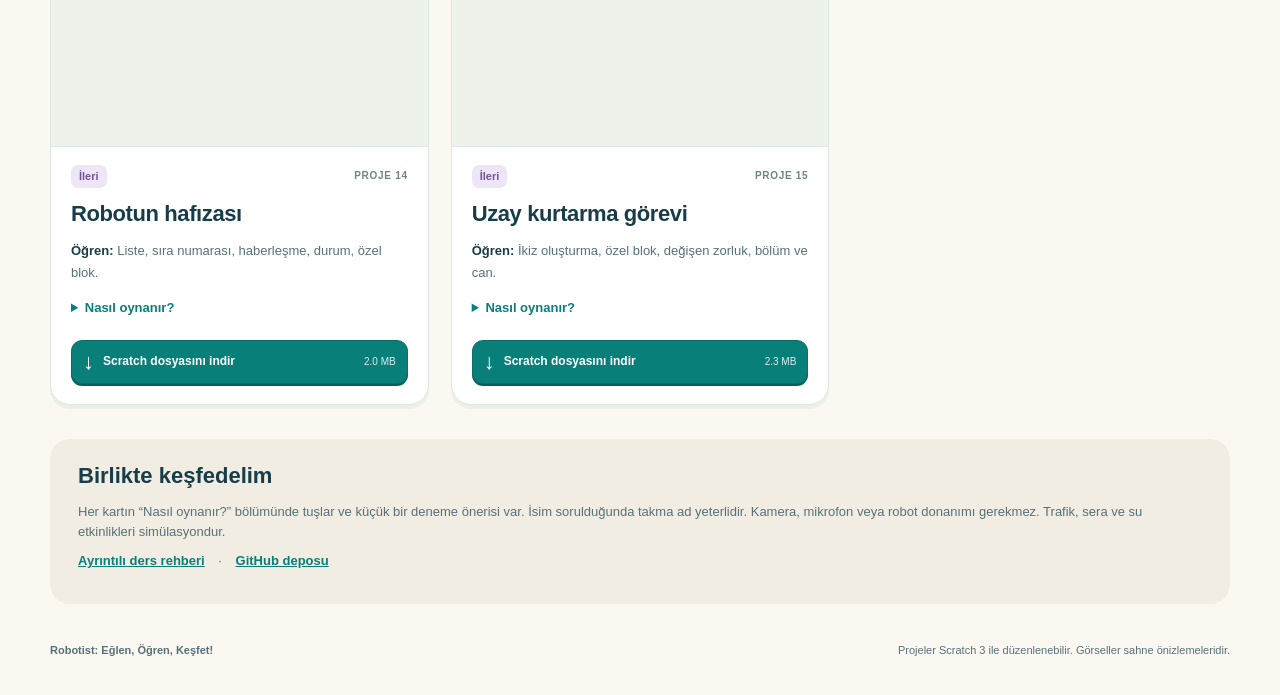
==== commit e6e707e7: "Add four-frame gameplay GIF previews for all 20 Scratch projects" ====
--- a/index.html
+++ b/index.html
@@ -1,147 +1,148 @@
 <!doctype html>
 <html lang="tr"><head><meta charset="utf-8"><meta name="viewport" content="width=device-width,initial-scale=1">
-<title>Robotist | 20 Scratch projesi</title><meta name="description" content="20 görselli Scratch projesinden istediğini seç, tek tek indir ve Scratch'te aç. Çocuklar için temel, orta ve ileri düzey kodlama etkinlikleri.">
+<title>Robotist | 20 Scratch projesi</title><meta name="description" content="20 hareketli önizlemeli Scratch projesinden istediğini seç, tek tek indir ve Scratch'te aç. Çocuklar için temel, orta ve ileri düzey kodlama etkinlikleri.">
 <link rel="icon" href="marka/robotist_logo.png"><link rel="stylesheet" href="katalog.css"><script src="katalog.js" defer></script></head>
 <body><a class="skip" href="#projeler">Projelere geç</a>
-<header class="site-header"><a class="brand" href="./" aria-label="Robotist ana sayfa"><img src="marka/robotist_logo.png" width="180" height="62" alt="Robotist"><span>Eğlen, Öğren, Keşfet!</span></a><a class="scratch-link" href="https://scratch.mit.edu/projects/editor/" target="_blank" rel="noopener">Scratch’i aç <span aria-hidden="true">↗</span></a></header>
+<header class="site-header"><a class="brand" href="https://robotist.fun/" aria-label="Robotist ana sayfa"><img src="marka/robotist_logo.png" width="180" height="62" alt="Robotist"><span>Eğlen, Öğren, Keşfet!</span></a><nav class="header-nav"><a class="home-link" href="https://robotist.fun/">Ana sayfa ↗</a><a class="scratch-link" href="https://scratch.mit.edu/projects/editor/" target="_blank" rel="noopener">Scratch’i aç <span aria-hidden="true">↗</span></a></nav></header>
 <main><section class="hero"><div><p class="eyebrow">KÜÇÜK ADIMLAR, YENİ KEŞİFLER</p><h1>Bir proje seç.<br><span>Kodlamaya başla!</span></h1><p>Selamun aleykum! Oyunlar, robotlar ve güzel davranışlarla dolu <strong>20 Scratch projesi</strong> seni bekliyor. İstediğin çalışmayı seç, indir ve kendi fikirlerinle değiştir.</p><div class="pills"><span>8 temel</span><span>10 orta</span><span>2 ileri</span><span>Hesap gerekmez</span></div><a class="primary" href="#projeler">Projeleri keşfet <span aria-hidden="true">↓</span></a></div><div class="hero-art"><img src="marka/robotist_maskot.png" alt="Kodlama arkadaşın Robotist" width="210" height="300" fetchpriority="high"><span class="speech">Önce oyna,<br>sonra kendi kodunu yaz!</span></div></section>
 <section class="how" aria-labelledby="how-title"><div class="how-head"><h2 id="how-title">İndirdim, nasıl açacağım?</h2><p>Her proje ayrı bir <strong>.sb3</strong> dosyasıdır.</p></div><ol><li><span class="step">1</span><div><strong>Projeni indir</strong><p>Beğendiğin kartta “Scratch dosyasını indir” düğmesine bas.</p></div></li><li><span class="step">2</span><div><strong>Scratch’te aç</strong><p><a href="https://scratch.mit.edu/projects/editor/" target="_blank" rel="noopener">Scratch’i aç</a> → <b>Dosya → Bilgisayarından yükle</b>. İndirdiğin .sb3 dosyasını seç.</p></div></li><li><span class="step">3</span><div><strong>Yeşil bayrağa bas</strong><p>Oyna, kuklanın kodlarını incele. Bir değeri değiştir ve yeniden dene!</p></div></li></ol><p class="how-note">Scratch 3 masaüstü uygulamasını da kullanabilirsin. İndirdiğin dosya, cihazının İndirilenler klasöründe olur.</p></section>
 <section id="projeler" class="catalogue" aria-labelledby="projects-title"><div class="section-heading"><div><p class="eyebrow">SENİN ATÖLYEN</p><h2 id="projects-title">Bugün ne yapalım?</h2><p>İlk kez başlıyorsan <strong>Temel</strong> projelerinden birini seç.</p></div><label class="search">Proje ara<input id="search" type="search" placeholder="Araba, pinpon, robot…" autocomplete="off"></label></div><div class="toolbar"><div class="filters" role="group" aria-label="Seviye seç"><button class="active" data-filter="all" aria-pressed="true">Tümü <span>20</span></button><button data-filter="temel" aria-pressed="false">Temel <span>8</span></button><button data-filter="orta" aria-pressed="false">Orta <span>10</span></button><button data-filter="ileri" aria-pressed="false">İleri <span>2</span></button></div><span id="result-count" role="status" aria-live="polite">20 proje</span></div>
+<div class="animation-bar"><p>Her projeyi <strong>4 sahnelik kısa bir önizlemeyle</strong> keşfet.</p><button id="motion-toggle" aria-pressed="false">Ⅱ Önizlemeleri durdur</button></div>
 <div class="grid"><article class="project" data-level="temel" data-search="Selamun aleykum! Yeşil bayrak, komut sırası, sor ve bekle, yanıt, birleştir, söyle. 1">
- <a class="preview" href="01_Selamun_Aleykum.sb3" download aria-label="Selamun aleykum! Scratch dosyasını indir"><img src="onizleme/01_Selamun_Aleykum.png" alt="Selamun aleykum! projesinin sahne önizlemesi" width="960" height="720" loading="lazy" decoding="async"></a>
+ <a class="preview" href="01_Selamun_Aleykum.sb3" download aria-label="Selamun aleykum! Scratch dosyasını indir"><img src="onizleme/01_Selamun_Aleykum_sabit.png" data-still="onizleme/01_Selamun_Aleykum_sabit.png" data-gif="onizleme/01_Selamun_Aleykum.gif" alt="Selamun aleykum! projesinin 4 karelik oyun önizlemesi" width="960" height="784" loading="lazy" decoding="async"></a>
  <div class="card-body"><div class="card-meta"><span class="level temel">Temel</span><span>PROJE 01</span></div>
  <h3>Selamun aleykum!</h3><p class="concept"><strong>Öğren:</strong> Yeşil bayrak, komut sırası, sor ve bekle, yanıt, birleştir, söyle.</p>
  <details><summary>Nasıl oynanır?</summary><p>Yeşil bayrağa bas. Takma adını yaz ve Enter’a bas.</p><p class="try">Dene: Karşılama cümlesine bir iyi dilek ekle.</p></details>
  <a class="download" href="01_Selamun_Aleykum.sb3" download><span aria-hidden="true">↓</span> Scratch dosyasını indir <small>2.0 MB</small></a>
  </div></article>
 <article class="project" data-level="temel" data-search="Selamlaşma atölyesi Sor ve bekle, yanıtı sakla, birleştir ve koşul. 16">
- <a class="preview" href="16_Selamlasma_Atolyesi.sb3" download aria-label="Selamlaşma atölyesi Scratch dosyasını indir"><img src="onizleme/16_Selamlasma_Atolyesi.png" alt="Selamlaşma atölyesi projesinin sahne önizlemesi" width="960" height="720" loading="lazy" decoding="async"></a>
+ <a class="preview" href="16_Selamlasma_Atolyesi.sb3" download aria-label="Selamlaşma atölyesi Scratch dosyasını indir"><img src="onizleme/16_Selamlasma_Atolyesi_sabit.png" data-still="onizleme/16_Selamlasma_Atolyesi_sabit.png" data-gif="onizleme/16_Selamlasma_Atolyesi.gif" alt="Selamlaşma atölyesi projesinin 4 karelik oyun önizlemesi" width="960" height="784" loading="lazy" decoding="async"></a>
  <div class="card-body"><div class="card-meta"><span class="level temel">Temel</span><span>PROJE 16</span></div>
  <h3>Selamlaşma atölyesi</h3><p class="concept"><strong>Öğren:</strong> Sor ve bekle, yanıtı sakla, birleştir ve koşul.</p>
  <details><summary>Nasıl oynanır?</summary><p>Adını yaz. Selama karşılık veren seçeneğin numarasını gir.</p><p class="try">Dene: Karşılama cümlesine güzel bir dilek ekle.</p></details>
  <a class="download" href="16_Selamlasma_Atolyesi.sb3" download><span aria-hidden="true">↓</span> Scratch dosyasını indir <small>0.8 MB</small></a>
  </div></article>
 <article class="project" data-level="temel" data-search="Oklarla keşfet Tuş olayı, x-y koordinatları, başlangıç konumu. 2">
- <a class="preview" href="02_Oklarla_Kesfet.sb3" download aria-label="Oklarla keşfet Scratch dosyasını indir"><img src="onizleme/02_Oklarla_Kesfet.png" alt="Oklarla keşfet projesinin sahne önizlemesi" width="960" height="720" loading="lazy" decoding="async"></a>
+ <a class="preview" href="02_Oklarla_Kesfet.sb3" download aria-label="Oklarla keşfet Scratch dosyasını indir"><img src="onizleme/02_Oklarla_Kesfet_sabit.png" data-still="onizleme/02_Oklarla_Kesfet_sabit.png" data-gif="onizleme/02_Oklarla_Kesfet.gif" alt="Oklarla keşfet projesinin 4 karelik oyun önizlemesi" width="960" height="784" loading="lazy" decoding="async"></a>
  <div class="card-body"><div class="card-meta"><span class="level temel">Temel</span><span>PROJE 02</span></div>
  <h3>Oklarla keşfet</h3><p class="concept"><strong>Öğren:</strong> Tuş olayı, x-y koordinatları, başlangıç konumu.</p>
  <details><summary>Nasıl oynanır?</summary><p>Robotu ok tuşlarıyla hareket ettir.</p><p class="try">Dene: 10 adımı 20 yap. Robot daha mı uzağa gidiyor?</p></details>
  <a class="download" href="02_Oklarla_Kesfet.sb3" download><span aria-hidden="true">↓</span> Scratch dosyasını indir <small>2.0 MB</small></a>
  </div></article>
 <article class="project" data-level="temel" data-search="Görev lambası Tekrarla, kostüm, bekleme ve tıklama olayı. 3">
- <a class="preview" href="03_Gorev_Lambasi.sb3" download aria-label="Görev lambası Scratch dosyasını indir"><img src="onizleme/03_Gorev_Lambasi.png" alt="Görev lambası projesinin sahne önizlemesi" width="960" height="720" loading="lazy" decoding="async"></a>
+ <a class="preview" href="03_Gorev_Lambasi.sb3" download aria-label="Görev lambası Scratch dosyasını indir"><img src="onizleme/03_Gorev_Lambasi_sabit.png" data-still="onizleme/03_Gorev_Lambasi_sabit.png" data-gif="onizleme/03_Gorev_Lambasi.gif" alt="Görev lambası projesinin 4 karelik oyun önizlemesi" width="960" height="784" loading="lazy" decoding="async"></a>
  <div class="card-body"><div class="card-meta"><span class="level temel">Temel</span><span>PROJE 03</span></div>
  <h3>Görev lambası</h3><p class="concept"><strong>Öğren:</strong> Tekrarla, kostüm, bekleme ve tıklama olayı.</p>
  <details><summary>Nasıl oynanır?</summary><p>Boşluk: lambayı 4 kez yak. Lambaya tıkla: açıklamayı oku.</p><p class="try">Dene: Tekrar sayısını ve bekleme süresini değiştir.</p></details>
  <a class="download" href="03_Gorev_Lambasi.sb3" download><span aria-hidden="true">↓</span> Scratch dosyasını indir <small>0.8 MB</small></a>
  </div></article>
 <article class="project" data-level="temel" data-search="Besmele ve sofra adabı Olay, sıra, koşul, değişken ve haberleşme. 17">
- <a class="preview" href="17_Besmele_ve_Sofra_Adabi.sb3" download aria-label="Besmele ve sofra adabı Scratch dosyasını indir"><img src="onizleme/17_Besmele_ve_Sofra_Adabi.png" alt="Besmele ve sofra adabı projesinin sahne önizlemesi" width="960" height="720" loading="lazy" decoding="async"></a>
+ <a class="preview" href="17_Besmele_ve_Sofra_Adabi.sb3" download aria-label="Besmele ve sofra adabı Scratch dosyasını indir"><img src="onizleme/17_Besmele_ve_Sofra_Adabi_sabit.png" data-still="onizleme/17_Besmele_ve_Sofra_Adabi_sabit.png" data-gif="onizleme/17_Besmele_ve_Sofra_Adabi.gif" alt="Besmele ve sofra adabı projesinin 4 karelik oyun önizlemesi" width="960" height="784" loading="lazy" decoding="async"></a>
  <div class="card-body"><div class="card-meta"><span class="level temel">Temel</span><span>PROJE 17</span></div>
  <h3>Besmele ve sofra adabı</h3><p class="concept"><strong>Öğren:</strong> Olay, sıra, koşul, değişken ve haberleşme.</p>
  <details><summary>Nasıl oynanır?</summary><p>Kartlara sırayla tıkla: besmele, ölçülü al, şükret.</p><p class="try">Dene: Sofra hazırlamaya yardım etmeyi dördüncü adım yap.</p></details>
  <a class="download" href="17_Besmele_ve_Sofra_Adabi.sb3" download><span aria-hidden="true">↓</span> Scratch dosyasını indir <small>0.8 MB</small></a>
  </div></article>
 <article class="project" data-level="temel" data-search="Okulda bir gezi Sürekli, eğer, değiyor mu, haber sal, dekor değiştir. 4">
- <a class="preview" href="04_Okulda_Bir_Gezi.sb3" download aria-label="Okulda bir gezi Scratch dosyasını indir"><img src="onizleme/04_Okulda_Bir_Gezi.png" alt="Okulda bir gezi projesinin sahne önizlemesi" width="960" height="720" loading="lazy" decoding="async"></a>
+ <a class="preview" href="04_Okulda_Bir_Gezi.sb3" download aria-label="Okulda bir gezi Scratch dosyasını indir"><img src="onizleme/04_Okulda_Bir_Gezi_sabit.png" data-still="onizleme/04_Okulda_Bir_Gezi_sabit.png" data-gif="onizleme/04_Okulda_Bir_Gezi.gif" alt="Okulda bir gezi projesinin 4 karelik oyun önizlemesi" width="960" height="784" loading="lazy" decoding="async"></a>
  <div class="card-body"><div class="card-meta"><span class="level temel">Temel</span><span>PROJE 04</span></div>
  <h3>Okulda bir gezi</h3><p class="concept"><strong>Öğren:</strong> Sürekli, eğer, değiyor mu, haber sal, dekor değiştir.</p>
  <details><summary>Nasıl oynanır?</summary><p>Oklarla yürü. Kapıdan sınıfa, bahçeye, kütüphaneye geç.</p><p class="try">Dene: Okul için yeni bir oda ve dekor ekle.</p></details>
  <a class="download" href="04_Okulda_Bir_Gezi.sb3" download><span aria-hidden="true">↓</span> Scratch dosyasını indir <small>3.5 MB</small></a>
  </div></article>
 <article class="project" data-level="temel" data-search="Dört işlem atölyesi Sayı girişi, değişken, düğmeye tıklama, dört işlem ve koşul. 5">
- <a class="preview" href="05_Dort_Islem_Atolyesi.sb3" download aria-label="Dört işlem atölyesi Scratch dosyasını indir"><img src="onizleme/05_Dort_Islem_Atolyesi.png" alt="Dört işlem atölyesi projesinin sahne önizlemesi" width="960" height="720" loading="lazy" decoding="async"></a>
+ <a class="preview" href="05_Dort_Islem_Atolyesi.sb3" download aria-label="Dört işlem atölyesi Scratch dosyasını indir"><img src="onizleme/05_Dort_Islem_Atolyesi_sabit.png" data-still="onizleme/05_Dort_Islem_Atolyesi_sabit.png" data-gif="onizleme/05_Dort_Islem_Atolyesi.gif" alt="Dört işlem atölyesi projesinin 4 karelik oyun önizlemesi" width="960" height="784" loading="lazy" decoding="async"></a>
  <div class="card-body"><div class="card-meta"><span class="level temel">Temel</span><span>PROJE 05</span></div>
  <h3>Dört işlem atölyesi</h3><p class="concept"><strong>Öğren:</strong> Sayı girişi, değişken, düğmeye tıklama, dört işlem ve koşul.</p>
  <details><summary>Nasıl oynanır?</summary><p>İki sayı yaz. Hesap makinesinde +, −, × veya ÷ düğmesine tıkla.</p><p class="try">Sayıyı değiştir: 1. sayı / 2. sayı. Yeni hesap: C.</p></details>
  <a class="download" href="05_Dort_Islem_Atolyesi.sb3" download><span aria-hidden="true">↓</span> Scratch dosyasını indir <small>2.0 MB</small></a>
  </div></article>
 <article class="project" data-level="temel" data-search="Akıllı trafik lambası Olaylar, haberleşme, durum ve tekrar eden sıra. 6">
- <a class="preview" href="06_Akilli_Trafik_Lambasi.sb3" download aria-label="Akıllı trafik lambası Scratch dosyasını indir"><img src="onizleme/06_Akilli_Trafik_Lambasi.png" alt="Akıllı trafik lambası projesinin sahne önizlemesi" width="960" height="720" loading="lazy" decoding="async"></a>
+ <a class="preview" href="06_Akilli_Trafik_Lambasi.sb3" download aria-label="Akıllı trafik lambası Scratch dosyasını indir"><img src="onizleme/06_Akilli_Trafik_Lambasi_sabit.png" data-still="onizleme/06_Akilli_Trafik_Lambasi_sabit.png" data-gif="onizleme/06_Akilli_Trafik_Lambasi.gif" alt="Akıllı trafik lambası projesinin 4 karelik oyun önizlemesi" width="960" height="784" loading="lazy" decoding="async"></a>
  <div class="card-body"><div class="card-meta"><span class="level temel">Temel</span><span>PROJE 06</span></div>
  <h3>Akıllı trafik lambası</h3><p class="concept"><strong>Öğren:</strong> Olaylar, haberleşme, durum ve tekrar eden sıra.</p>
  <details><summary>Nasıl oynanır?</summary><p>Yeşil bayrak: başlat. Araç yalnız yeşilde ilerler.</p><p class="try">Dene: Kırmızı ve yeşil ışığın sürelerini değiştir.</p></details>
  <a class="download" href="06_Akilli_Trafik_Lambasi.sb3" download><span aria-hidden="true">↓</span> Scratch dosyasını indir <small>0.7 MB</small></a>
  </div></article>
 <article class="project" data-level="orta" data-search="Elma toplayan çocuk Rastgele konum, algılama, puan ve can. 7">
- <a class="preview" href="07_Elma_Toplayan_Cocuk.sb3" download aria-label="Elma toplayan çocuk Scratch dosyasını indir"><img src="onizleme/07_Elma_Toplayan_Cocuk.png" alt="Elma toplayan çocuk projesinin sahne önizlemesi" width="960" height="720" loading="lazy" decoding="async"></a>
+ <a class="preview" href="07_Elma_Toplayan_Cocuk.sb3" download aria-label="Elma toplayan çocuk Scratch dosyasını indir"><img src="onizleme/07_Elma_Toplayan_Cocuk_sabit.png" data-still="onizleme/07_Elma_Toplayan_Cocuk_sabit.png" data-gif="onizleme/07_Elma_Toplayan_Cocuk.gif" alt="Elma toplayan çocuk projesinin 4 karelik oyun önizlemesi" width="960" height="784" loading="lazy" decoding="async"></a>
  <div class="card-body"><div class="card-meta"><span class="level orta">Orta</span><span>PROJE 07</span></div>
  <h3>Elma toplayan çocuk</h3><p class="concept"><strong>Öğren:</strong> Rastgele konum, algılama, puan ve can.</p>
  <details><summary>Nasıl oynanır?</summary><p>Sağ / sol ok: yürü. 10 elma topla; 5 canın var.</p><p class="try">Dene: Elmanın düşme hızını 4 yerine 6 yap.</p></details>
  <a class="download" href="07_Elma_Toplayan_Cocuk.sb3" download><span aria-hidden="true">↓</span> Scratch dosyasını indir <small>0.8 MB</small></a>
  </div></article>
 <article class="project" data-level="orta" data-search="Paylaşma sepeti Taşınan miktar, kapasite, temas ve teslim koşulu. 18">
- <a class="preview" href="18_Paylasma_Sepeti.sb3" download aria-label="Paylaşma sepeti Scratch dosyasını indir"><img src="onizleme/18_Paylasma_Sepeti.png" alt="Paylaşma sepeti projesinin sahne önizlemesi" width="960" height="720" loading="lazy" decoding="async"></a>
+ <a class="preview" href="18_Paylasma_Sepeti.sb3" download aria-label="Paylaşma sepeti Scratch dosyasını indir"><img src="onizleme/18_Paylasma_Sepeti_sabit.png" data-still="onizleme/18_Paylasma_Sepeti_sabit.png" data-gif="onizleme/18_Paylasma_Sepeti.gif" alt="Paylaşma sepeti projesinin 4 karelik oyun önizlemesi" width="960" height="784" loading="lazy" decoding="async"></a>
  <div class="card-body"><div class="card-meta"><span class="level orta">Orta</span><span>PROJE 18</span></div>
  <h3>Paylaşma sepeti</h3><p class="concept"><strong>Öğren:</strong> Taşınan miktar, kapasite, temas ve teslim koşulu.</p>
  <details><summary>Nasıl oynanır?</summary><p>Oklarla 3 elma topla, sağdaki sepete götür. 2 sepet hazırla.</p><p class="try">Dene: Sepetin kapasitesini değiştir; gereken elmaları hesapla.</p></details>
  <a class="download" href="18_Paylasma_Sepeti.sb3" download><span aria-hidden="true">↓</span> Scratch dosyasını indir <small>2.0 MB</small></a>
  </div></article>
 <article class="project" data-level="orta" data-search="Kaçan robotu yakala Fare tıklaması, rastgele, süre sayacı, puan. 8">
- <a class="preview" href="08_Kacan_Robotu_Yakala.sb3" download aria-label="Kaçan robotu yakala Scratch dosyasını indir"><img src="onizleme/08_Kacan_Robotu_Yakala.png" alt="Kaçan robotu yakala projesinin sahne önizlemesi" width="960" height="720" loading="lazy" decoding="async"></a>
+ <a class="preview" href="08_Kacan_Robotu_Yakala.sb3" download aria-label="Kaçan robotu yakala Scratch dosyasını indir"><img src="onizleme/08_Kacan_Robotu_Yakala_sabit.png" data-still="onizleme/08_Kacan_Robotu_Yakala_sabit.png" data-gif="onizleme/08_Kacan_Robotu_Yakala.gif" alt="Kaçan robotu yakala projesinin 4 karelik oyun önizlemesi" width="960" height="784" loading="lazy" decoding="async"></a>
  <div class="card-body"><div class="card-meta"><span class="level orta">Orta</span><span>PROJE 08</span></div>
  <h3>Kaçan robotu yakala</h3><p class="concept"><strong>Öğren:</strong> Fare tıklaması, rastgele, süre sayacı, puan.</p>
  <details><summary>Nasıl oynanır?</summary><p>20 saniye içinde robota tıkla. Her tıklama 1 puan.</p><p class="try">Dene: Kaçış aralığını 1 saniyeden 0.5 saniyeye indir.</p></details>
  <a class="download" href="08_Kacan_Robotu_Yakala.sb3" download><span aria-hidden="true">↓</span> Scratch dosyasını indir <small>2.0 MB</small></a>
  </div></article>
 <article class="project" data-level="orta" data-search="Anahtarlı labirent Renge değme, çarpışmayı geri alma, anahtar koşulu. 9">
- <a class="preview" href="09_Anahtarli_Labirent.sb3" download aria-label="Anahtarlı labirent Scratch dosyasını indir"><img src="onizleme/09_Anahtarli_Labirent.png" alt="Anahtarlı labirent projesinin sahne önizlemesi" width="960" height="720" loading="lazy" decoding="async"></a>
+ <a class="preview" href="09_Anahtarli_Labirent.sb3" download aria-label="Anahtarlı labirent Scratch dosyasını indir"><img src="onizleme/09_Anahtarli_Labirent_sabit.png" data-still="onizleme/09_Anahtarli_Labirent_sabit.png" data-gif="onizleme/09_Anahtarli_Labirent.gif" alt="Anahtarlı labirent projesinin 4 karelik oyun önizlemesi" width="960" height="784" loading="lazy" decoding="async"></a>
  <div class="card-body"><div class="card-meta"><span class="level orta">Orta</span><span>PROJE 09</span></div>
  <h3>Anahtarlı labirent</h3><p class="concept"><strong>Öğren:</strong> Renge değme, çarpışmayı geri alma, anahtar koşulu.</p>
  <details><summary>Nasıl oynanır?</summary><p>Oklarla ilerle. Anahtarı al, sağ üstteki kapıya ulaş.</p><p class="try">Dene: Duvar rengini değiştirirsen algılama rengini de değiştir.</p></details>
  <a class="download" href="09_Anahtarli_Labirent.sb3" download><span aria-hidden="true">↓</span> Scratch dosyasını indir <small>2.0 MB</small></a>
  </div></article>
 <article class="project" data-level="orta" data-search="İki kişilik araba yarışı İki oyuncu, çarpışma, tur, ortak oyun durumu. 10">
- <a class="preview" href="10_Iki_Kisilik_Araba_Yarisi.sb3" download aria-label="İki kişilik araba yarışı Scratch dosyasını indir"><img src="onizleme/10_Iki_Kisilik_Araba_Yarisi.png" alt="İki kişilik araba yarışı projesinin sahne önizlemesi" width="960" height="720" loading="lazy" decoding="async"></a>
+ <a class="preview" href="10_Iki_Kisilik_Araba_Yarisi.sb3" download aria-label="İki kişilik araba yarışı Scratch dosyasını indir"><img src="onizleme/10_Iki_Kisilik_Araba_Yarisi_sabit.png" data-still="onizleme/10_Iki_Kisilik_Araba_Yarisi_sabit.png" data-gif="onizleme/10_Iki_Kisilik_Araba_Yarisi.gif" alt="İki kişilik araba yarışı projesinin 4 karelik oyun önizlemesi" width="960" height="784" loading="lazy" decoding="async"></a>
  <div class="card-body"><div class="card-meta"><span class="level orta">Orta</span><span>PROJE 10</span></div>
  <h3>İki kişilik araba yarışı</h3><p class="concept"><strong>Öğren:</strong> İki oyuncu, çarpışma, tur, ortak oyun durumu.</p>
  <details><summary>Nasıl oynanır?</summary><p>Mavi: W A S D  |  Mercan: oklar  |  İlk 3 tur kazanır.</p><p class="try">Konilere çarpınca geri gidersin. Yeşil bayrak: yeni yarış.</p></details>
  <a class="download" href="10_Iki_Kisilik_Araba_Yarisi.sb3" download><span aria-hidden="true">↓</span> Scratch dosyasını indir <small>0.8 MB</small></a>
  </div></article>
 <article class="project" data-level="orta" data-search="İki kişilik pinpon x-y hızı, sekme, ve koşulu, skor ve servis. 11">
- <a class="preview" href="11_Iki_Kisilik_Pinpon.sb3" download aria-label="İki kişilik pinpon Scratch dosyasını indir"><img src="onizleme/11_Iki_Kisilik_Pinpon.png" alt="İki kişilik pinpon projesinin sahne önizlemesi" width="960" height="720" loading="lazy" decoding="async"></a>
+ <a class="preview" href="11_Iki_Kisilik_Pinpon.sb3" download aria-label="İki kişilik pinpon Scratch dosyasını indir"><img src="onizleme/11_Iki_Kisilik_Pinpon_sabit.png" data-still="onizleme/11_Iki_Kisilik_Pinpon_sabit.png" data-gif="onizleme/11_Iki_Kisilik_Pinpon.gif" alt="İki kişilik pinpon projesinin 4 karelik oyun önizlemesi" width="960" height="784" loading="lazy" decoding="async"></a>
  <div class="card-body"><div class="card-meta"><span class="level orta">Orta</span><span>PROJE 11</span></div>
  <h3>İki kişilik pinpon</h3><p class="concept"><strong>Öğren:</strong> x-y hızı, sekme, ve koşulu, skor ve servis.</p>
  <details><summary>Nasıl oynanır?</summary><p>Sol: W / S  |  Sağ: yukarı / aşağı  |  İlk 5 sayı kazanır.</p><p class="try">Dene: Topun yatay hızını 5 yerine 7 yap.</p></details>
  <a class="download" href="11_Iki_Kisilik_Pinpon.sb3" download><span aria-hidden="true">↓</span> Scratch dosyasını indir <small>0.8 MB</small></a>
  </div></article>
 <article class="project" data-level="orta" data-search="Uçuş okulu Sürekli tuş kontrolü, rastgele engel, hasar beklemesi. 12">
- <a class="preview" href="12_Ucus_Okulu.sb3" download aria-label="Uçuş okulu Scratch dosyasını indir"><img src="onizleme/12_Ucus_Okulu.png" alt="Uçuş okulu projesinin sahne önizlemesi" width="960" height="720" loading="lazy" decoding="async"></a>
+ <a class="preview" href="12_Ucus_Okulu.sb3" download aria-label="Uçuş okulu Scratch dosyasını indir"><img src="onizleme/12_Ucus_Okulu_sabit.png" data-still="onizleme/12_Ucus_Okulu_sabit.png" data-gif="onizleme/12_Ucus_Okulu.gif" alt="Uçuş okulu projesinin 4 karelik oyun önizlemesi" width="960" height="784" loading="lazy" decoding="async"></a>
  <div class="card-body"><div class="card-meta"><span class="level orta">Orta</span><span>PROJE 12</span></div>
  <h3>Uçuş okulu</h3><p class="concept"><strong>Öğren:</strong> Sürekli tuş kontrolü, rastgele engel, hasar beklemesi.</p>
  <details><summary>Nasıl oynanır?</summary><p>Oklarla uç. 10 yıldız topla, fırtına bulutundan kaç.</p><p class="try">3 canın var. Buluta değince kısa süre korunursun.</p></details>
  <a class="download" href="12_Ucus_Okulu.sb3" download><span aria-hidden="true">↓</span> Scratch dosyasını indir <small>0.8 MB</small></a>
  </div></article>
 <article class="project" data-level="orta" data-search="Akıllı sera Sensör benzetimi, eşik, eğer-değilse, geri bildirim. 13">
- <a class="preview" href="13_Akilli_Sera.sb3" download aria-label="Akıllı sera Scratch dosyasını indir"><img src="onizleme/13_Akilli_Sera.png" alt="Akıllı sera projesinin sahne önizlemesi" width="960" height="720" loading="lazy" decoding="async"></a>
+ <a class="preview" href="13_Akilli_Sera.sb3" download aria-label="Akıllı sera Scratch dosyasını indir"><img src="onizleme/13_Akilli_Sera_sabit.png" data-still="onizleme/13_Akilli_Sera_sabit.png" data-gif="onizleme/13_Akilli_Sera.gif" alt="Akıllı sera projesinin 4 karelik oyun önizlemesi" width="960" height="784" loading="lazy" decoding="async"></a>
  <div class="card-body"><div class="card-meta"><span class="level orta">Orta</span><span>PROJE 13</span></div>
  <h3>Akıllı sera</h3><p class="concept"><strong>Öğren:</strong> Sensör benzetimi, eşik, eğer-değilse, geri bildirim.</p>
  <details><summary>Nasıl oynanır?</summary><p>Güneş: toprağı kurut. Yağmur: su ekle. A: otomatik.</p><p class="try">Bitkiye tıkla: Subhanallah! Bitkileri birlikte gözlemleyelim.</p></details>
  <a class="download" href="13_Akilli_Sera.sb3" download><span aria-hidden="true">↓</span> Scratch dosyasını indir <small>0.7 MB</small></a>
  </div></article>
 <article class="project" data-level="orta" data-search="Suyu koruyan robot İhtiyaç sensörü benzetimi, durum, sayaç ve zaman. 19">
- <a class="preview" href="19_Suyu_Koruyan_Robot.sb3" download aria-label="Suyu koruyan robot Scratch dosyasını indir"><img src="onizleme/19_Suyu_Koruyan_Robot.png" alt="Suyu koruyan robot projesinin sahne önizlemesi" width="960" height="720" loading="lazy" decoding="async"></a>
+ <a class="preview" href="19_Suyu_Koruyan_Robot.sb3" download aria-label="Suyu koruyan robot Scratch dosyasını indir"><img src="onizleme/19_Suyu_Koruyan_Robot_sabit.png" data-still="onizleme/19_Suyu_Koruyan_Robot_sabit.png" data-gif="onizleme/19_Suyu_Koruyan_Robot.gif" alt="Suyu koruyan robot projesinin 4 karelik oyun önizlemesi" width="960" height="784" loading="lazy" decoding="async"></a>
  <div class="card-body"><div class="card-meta"><span class="level orta">Orta</span><span>PROJE 19</span></div>
  <h3>Suyu koruyan robot</h3><p class="concept"><strong>Öğren:</strong> İhtiyaç sensörü benzetimi, durum, sayaç ve zaman.</p>
  <details><summary>Nasıl oynanır?</summary><p>Musluğa tıklayarak aç / kapat. İhtiyaç bitince kapat.</p><p class="try">15 saniyelik görev: ihtiyaç varken suyu aç, yokken kapat.</p></details>
  <a class="download" href="19_Suyu_Koruyan_Robot.sb3" download><span aria-hidden="true">↓</span> Scratch dosyasını indir <small>2.0 MB</small></a>
  </div></article>
 <article class="project" data-level="orta" data-search="Güzel ahlak seçimleri Listeler, soru sırası, karşılaştırma ve geri bildirim. 20">
- <a class="preview" href="20_Guzel_Ahlak_Secimleri.sb3" download aria-label="Güzel ahlak seçimleri Scratch dosyasını indir"><img src="onizleme/20_Guzel_Ahlak_Secimleri.png" alt="Güzel ahlak seçimleri projesinin sahne önizlemesi" width="960" height="720" loading="lazy" decoding="async"></a>
+ <a class="preview" href="20_Guzel_Ahlak_Secimleri.sb3" download aria-label="Güzel ahlak seçimleri Scratch dosyasını indir"><img src="onizleme/20_Guzel_Ahlak_Secimleri_sabit.png" data-still="onizleme/20_Guzel_Ahlak_Secimleri_sabit.png" data-gif="onizleme/20_Guzel_Ahlak_Secimleri.gif" alt="Güzel ahlak seçimleri projesinin 4 karelik oyun önizlemesi" width="960" height="784" loading="lazy" decoding="async"></a>
  <div class="card-body"><div class="card-meta"><span class="level orta">Orta</span><span>PROJE 20</span></div>
  <h3>Güzel ahlak seçimleri</h3><p class="concept"><strong>Öğren:</strong> Listeler, soru sırası, karşılaştırma ve geri bildirim.</p>
  <details><summary>Nasıl oynanır?</summary><p>Soruları oku. 1 veya 2 yaz. Açıklamaları birlikte konuşun.</p><p class="try">Dene: Listeye yeni bir günlük hayat sorusu ekle.</p></details>
  <a class="download" href="20_Guzel_Ahlak_Secimleri.sb3" download><span aria-hidden="true">↓</span> Scratch dosyasını indir <small>0.8 MB</small></a>
  </div></article>
 <article class="project" data-level="ileri" data-search="Robotun hafızası Liste, sıra numarası, haberleşme, durum, özel blok. 14">
- <a class="preview" href="14_Robotun_Hafizasi.sb3" download aria-label="Robotun hafızası Scratch dosyasını indir"><img src="onizleme/14_Robotun_Hafizasi.png" alt="Robotun hafızası projesinin sahne önizlemesi" width="960" height="720" loading="lazy" decoding="async"></a>
+ <a class="preview" href="14_Robotun_Hafizasi.sb3" download aria-label="Robotun hafızası Scratch dosyasını indir"><img src="onizleme/14_Robotun_Hafizasi_sabit.png" data-still="onizleme/14_Robotun_Hafizasi_sabit.png" data-gif="onizleme/14_Robotun_Hafizasi.gif" alt="Robotun hafızası projesinin 4 karelik oyun önizlemesi" width="960" height="784" loading="lazy" decoding="async"></a>
  <div class="card-body"><div class="card-meta"><span class="level ileri">İleri</span><span>PROJE 14</span></div>
  <h3>Robotun hafızası</h3><p class="concept"><strong>Öğren:</strong> Liste, sıra numarası, haberleşme, durum, özel blok.</p>
  <details><summary>Nasıl oynanır?</summary><p>Renk sırasını izle, aynı sırayla düğmelere tıkla.</p><p class="try">Her tur bir renk eklenir. 6 turu bitir, hafıza ustası ol.</p></details>
  <a class="download" href="14_Robotun_Hafizasi.sb3" download><span aria-hidden="true">↓</span> Scratch dosyasını indir <small>2.0 MB</small></a>
  </div></article>
 <article class="project" data-level="ileri" data-search="Uzay kurtarma görevi İkiz oluşturma, özel blok, değişen zorluk, bölüm ve can. 15">
- <a class="preview" href="15_Uzay_Kurtarma_Gorevi.sb3" download aria-label="Uzay kurtarma görevi Scratch dosyasını indir"><img src="onizleme/15_Uzay_Kurtarma_Gorevi.png" alt="Uzay kurtarma görevi projesinin sahne önizlemesi" width="960" height="720" loading="lazy" decoding="async"></a>
+ <a class="preview" href="15_Uzay_Kurtarma_Gorevi.sb3" download aria-label="Uzay kurtarma görevi Scratch dosyasını indir"><img src="onizleme/15_Uzay_Kurtarma_Gorevi_sabit.png" data-still="onizleme/15_Uzay_Kurtarma_Gorevi_sabit.png" data-gif="onizleme/15_Uzay_Kurtarma_Gorevi.gif" alt="Uzay kurtarma görevi projesinin 4 karelik oyun önizlemesi" width="960" height="784" loading="lazy" decoding="async"></a>
  <div class="card-body"><div class="card-meta"><span class="level ileri">İleri</span><span>PROJE 15</span></div>
  <h3>Uzay kurtarma görevi</h3><p class="concept"><strong>Öğren:</strong> İkiz oluşturma, özel blok, değişen zorluk, bölüm ve can.</p>
  <details><summary>Nasıl oynanır?</summary><p>Oklarla uç. Enerjiye dokun, meteordan kaç. 15 enerji topla.</p><p class="try">3 can • 5 ve 10 enerjide zorluk artar • Bayrak: yeniden başla</p></details>
--- a/katalog.css
+++ b/katalog.css
@@ -2,3 +2,5 @@
 @media(max-width:980px){.hero{grid-template-columns:1fr 220px;padding:32px}.hero-art img{height:260px;width:180px}.speech{font-size:12px}.grid{grid-template-columns:repeat(2,minmax(0,1fr))}.brand span{display:none}.how ol{gap:16px}.how{padding:22px}.how-head{gap:7px}}
 @media(max-width:620px){.site-header,main,footer{width:calc(100% - 28px)}.site-header{padding:15px 0}.brand img{width:130px}.scratch-link{padding:8px 12px;font-size:12px}.hero{grid-template-columns:1fr;padding:25px;gap:12px;border-radius:22px}.hero-art{display:none}.hero p:not(.eyebrow){font-size:14px}h1{font-size:37px}.hero .eyebrow{font-size:9px}.pills{margin-bottom:20px}.how ol{grid-template-columns:1fr;gap:16px}.how-head h2{font-size:20px}.section-heading{display:block}.section-heading h2{font-size:29px}.search{margin-top:20px}.toolbar{gap:8px;align-items:start}.filters{gap:6px}.filters button{padding:8px 10px;font-size:12px}#result-count{padding-top:10px;font-size:10px}.grid{grid-template-columns:1fr;gap:19px}.catalogue{margin-top:34px}.download{font-size:14px;padding:12px}.card-body{padding:19px}.teacher{padding:21px}footer{flex-direction:column;gap:5px}.notice{bottom:10px}}
 @media(prefers-reduced-motion:reduce){html{scroll-behavior:auto}.project{transition:none}.project:hover{transform:none}}
+
+.header-nav{display:flex;align-items:center;gap:18px}.home-link{font-size:13px;font-weight:700;text-decoration:none}.animation-bar{display:flex;align-items:center;justify-content:space-between;gap:15px;margin:0 0 20px;padding:12px 16px;background:#e8f2ed;border-radius:13px}.animation-bar p{margin:0;font-size:13px;color:var(--muted)}.animation-bar button{flex-shrink:0;padding:8px 12px;border:1px solid #b9cdc4;background:white;border-radius:10px;font-size:12px;color:var(--ink);font-weight:bold}.preview,.preview img{aspect-ratio:60/49}@media(max-width:620px){.header-nav{gap:12px}.home-link{font-size:12px}.animation-bar{align-items:start;flex-direction:column;gap:10px}}
